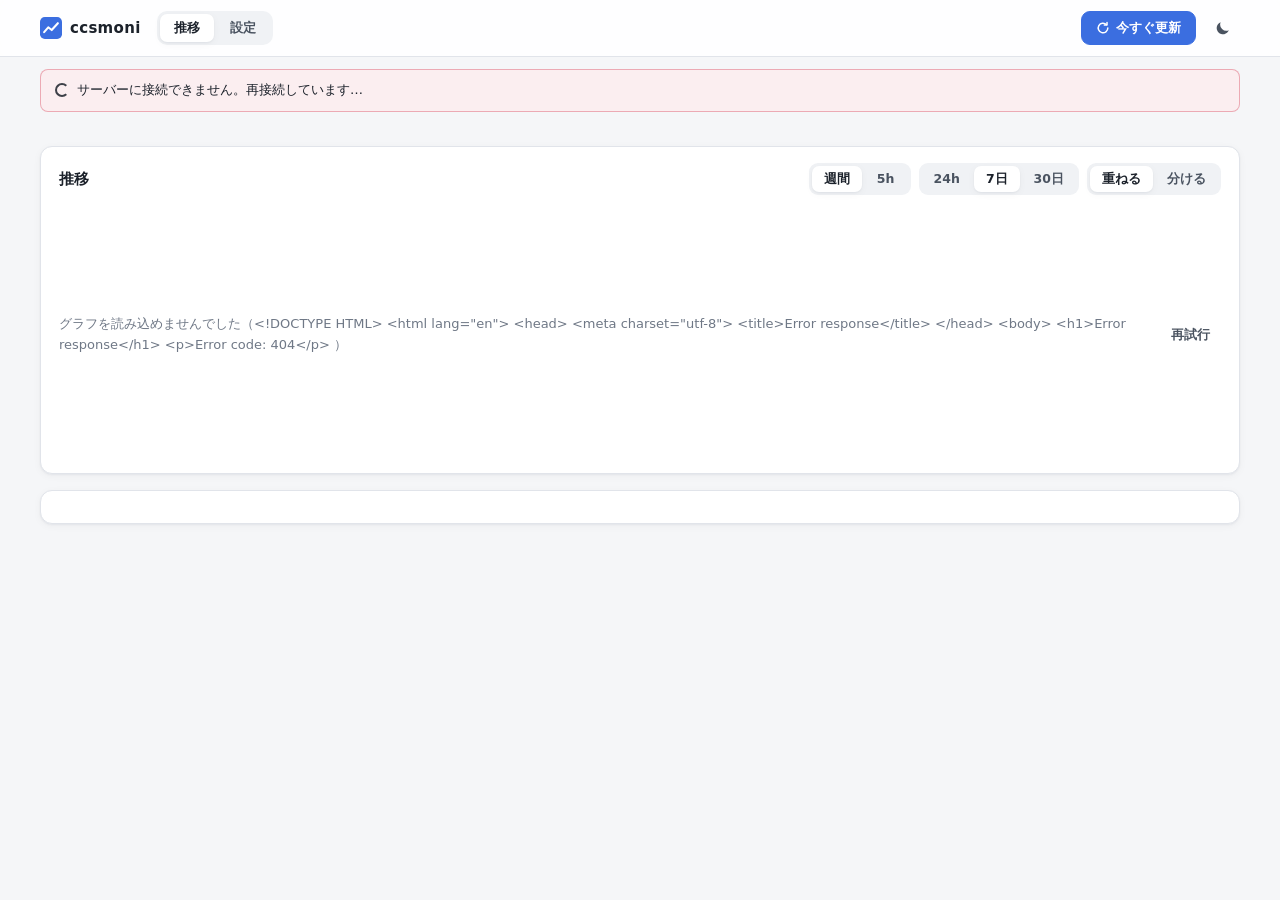
==== src/ccsmoni/static/index.html @ 60d79104 "feat: ダッシュボード UI（推移グラフ・現在値カード・週ピーク表・設定画面） Co-Authored-By: Claude Opus 5.5 <noreply@anthropic.com>" ====
<!doctype html>
<html lang="ja">
<head>
  <meta charset="utf-8">
  <meta name="viewport" content="width=device-width, initial-scale=1">
  <meta name="color-scheme" content="light dark">
  <title>ccsmoni</title>
  <link rel="icon" href="data:image/svg+xml,%3Csvg xmlns='http://www.w3.org/2000/svg' viewBox='0 0 32 32'%3E%3Crect width='32' height='32' rx='7' fill='%234f8cff'/%3E%3Cpath d='M6 22 L12 15 L17 19 L26 9' stroke='white' stroke-width='3' fill='none' stroke-linecap='round' stroke-linejoin='round'/%3E%3C/svg%3E">
  <link rel="stylesheet" href="vendor/uPlot.min.css">
  <link rel="stylesheet" href="style.css">
  <script>
    // 描画前にテーマを決める（ちらつき防止）。保存がなければ OS の設定に従う。
    try { const t = localStorage.getItem("ccsmoni.theme"); if (t) document.documentElement.dataset.theme = t; } catch (e) {}
  </script>
</head>
<body>
  <header class="app-header">
    <div class="header-inner">
      <a class="brand" href="#/" aria-label="ccsmoni トップ">
        <svg viewBox="0 0 32 32" width="22" height="22" aria-hidden="true"><rect width="32" height="32" rx="7" fill="var(--accent)"/><path d="M6 22 L12 15 L17 19 L26 9" stroke="#fff" stroke-width="3" fill="none" stroke-linecap="round" stroke-linejoin="round"/></svg>
        <span>ccsmoni</span>
      </a>
      <nav class="tabs" aria-label="画面">
        <a href="#/" data-route="dash">推移</a>
        <a href="#/settings" data-route="settings">設定</a>
      </nav>
      <div class="header-right">
        <div class="run-info" id="run-info" aria-live="polite"></div>
        <button class="btn btn-primary" id="refresh-btn" type="button">
          <span class="btn-icon" aria-hidden="true"></span><span class="btn-label">今すぐ更新</span>
        </button>
        <button class="icon-btn" id="theme-btn" type="button" aria-label="テーマの切り替え" title="テーマの切り替え"></button>
      </div>
    </div>
  </header>
  <div id="banner" class="banner-slot"></div>
  <main id="view"></main>
  <div id="toasts" class="toasts" aria-live="polite"></div>
  <script type="module" src="app.js"></script>
</body>
</html>
---- src/ccsmoni/static/vendor/uPlot.min.css ----
.uplot, .uplot *, .uplot *::before, .uplot *::after {box-sizing: border-box;}.uplot {font-family: system-ui, -apple-system, "Segoe UI", Roboto, "Helvetica Neue", Arial, "Noto Sans", sans-serif, "Apple Color Emoji", "Segoe UI Emoji", "Segoe UI Symbol", "Noto Color Emoji";line-height: 1.5;width: min-content;}.u-title {text-align: center;font-size: 18px;font-weight: bold;}.u-wrap {position: relative;user-select: none;}.u-over, .u-under {position: absolute;}.u-under {overflow: hidden;}.uplot canvas {display: block;position: relative;width: 100%;height: 100%;}.u-axis {position: absolute;}.u-legend {font-size: 14px;margin: auto;text-align: center;}.u-inline {display: block;}.u-inline * {display: inline-block;}.u-inline tr {margin-right: 16px;}.u-legend th {font-weight: 600;}.u-legend th > * {vertical-align: middle;display: inline-block;}.u-legend .u-marker {width: 1em;height: 1em;margin-right: 4px;background-clip: padding-box !important;}.u-inline.u-live th::after {content: ":";vertical-align: middle;}.u-inline:not(.u-live) .u-value {display: none;}.u-series > * {padding: 4px;}.u-series th {cursor: pointer;}.u-legend .u-off > * {opacity: 0.3;}.u-select {background: rgba(0,0,0,0.07);position: absolute;pointer-events: none;}.u-cursor-x, .u-cursor-y {position: absolute;left: 0;top: 0;pointer-events: none;will-change: transform;}.u-hz .u-cursor-x, .u-vt .u-cursor-y {height: 100%;border-right: 1px dashed #607D8B;}.u-hz .u-cursor-y, .u-vt .u-cursor-x {width: 100%;border-bottom: 1px dashed #607D8B;}.u-cursor-pt {position: absolute;top: 0;left: 0;border-radius: 50%;border: 0 solid;pointer-events: none;will-change: transform;/*this has to be !important since we set inline "background" shorthand */background-clip: padding-box !important;}.u-axis.u-off, .u-select.u-off, .u-cursor-x.u-off, .u-cursor-y.u-off, .u-cursor-pt.u-off {display: none;}
---- src/ccsmoni/static/style.css ----
/* ccsmoni のスタイル。
   方針: 色・余白・角丸はすべて :root のトークン（CSS 変数）にする。ダークは同じ名前で値だけ差し替える。
   OS の設定に従い（prefers-color-scheme）、ヘッダーの切り替えで html[data-theme] が付いたらそちらを優先する。 */

:root {
  --font-ui: "Yu Gothic UI", "Meiryo UI", Meiryo, system-ui, -apple-system, "Segoe UI", sans-serif;
  --font-mono: "Cascadia Mono", Consolas, "BIZ UDGothic", ui-monospace, monospace;

  --bg: #f5f6f8;
  --surface: #ffffff;
  --surface-2: #f0f2f5;
  --surface-3: #e6e9ee;
  --border: #e1e4ea;
  --border-strong: #cfd4dc;
  --text: #1c222b;
  --text-2: #4a5360;
  --text-3: #6f7886;
  --accent: #3b6ee0;
  --accent-text: #ffffff;
  --accent-soft: #e8efff;

  --ok: #2f9a6a;
  --warn: #d48a12;
  --danger: #d4445a;
  --info: #3b6ee0;
  --bar-ok: #4aa883;
  --bar-warn: #e6a23c;
  --bar-danger: #e0566b;
  --heat: #3b6ee0;

  --grid: rgba(20, 30, 50, 0.07);
  --hatch: rgba(20, 30, 50, 0.10);
  --shadow: 0 1px 2px rgba(20, 30, 50, 0.05), 0 2px 8px rgba(20, 30, 50, 0.04);
  --shadow-pop: 0 6px 24px rgba(20, 30, 50, 0.16);
  --radius: 12px;
  --radius-sm: 8px;
  color-scheme: light;
}

@media (prefers-color-scheme: dark) {
  :root:not([data-theme="light"]) {
    --bg: #0f1217; --surface: #171b22; --surface-2: #1f242c; --surface-3: #2a303a;
    --border: #2a3039; --border-strong: #3a424e;
    --text: #e6eaf0; --text-2: #b4bdc9; --text-3: #8b96a4;
    --accent: #6d94ff; --accent-text: #0b1020; --accent-soft: #1f2a44;
    --ok: #46c48d; --warn: #f0b552; --danger: #ff6f81; --info: #7aa0ff;
    --bar-ok: #3fae80; --bar-warn: #e3a440; --bar-danger: #f0606f; --heat: #5f8aff;
    --grid: rgba(255, 255, 255, 0.07); --hatch: rgba(255, 255, 255, 0.09);
    --shadow: 0 1px 2px rgba(0, 0, 0, 0.3); --shadow-pop: 0 8px 28px rgba(0, 0, 0, 0.5);
    color-scheme: dark;
  }
}
:root[data-theme="dark"] {
  --bg: #0f1217; --surface: #171b22; --surface-2: #1f242c; --surface-3: #2a303a;
  --border: #2a3039; --border-strong: #3a424e;
  --text: #e6eaf0; --text-2: #b4bdc9; --text-3: #8b96a4;
  --accent: #6d94ff; --accent-text: #0b1020; --accent-soft: #1f2a44;
  --ok: #46c48d; --warn: #f0b552; --danger: #ff6f81; --info: #7aa0ff;
  --bar-ok: #3fae80; --bar-warn: #e3a440; --bar-danger: #f0606f; --heat: #5f8aff;
  --grid: rgba(255, 255, 255, 0.07); --hatch: rgba(255, 255, 255, 0.09);
  --shadow: 0 1px 2px rgba(0, 0, 0, 0.3); --shadow-pop: 0 8px 28px rgba(0, 0, 0, 0.5);
  color-scheme: dark;
}

/* ---- 基本 ---------------------------------------------------------------- */
*, *::before, *::after { box-sizing: border-box; }
html { -webkit-text-size-adjust: 100%; }
body {
  margin: 0; background: var(--bg); color: var(--text);
  font: 14px/1.6 var(--font-ui); font-feature-settings: "palt" 0;
  overflow-x: hidden;
}
a { color: var(--accent); text-decoration: none; }
a:hover { text-decoration: underline; }
h2 { font-size: 15px; margin: 0; font-weight: 700; letter-spacing: .02em; }
code, .mono { font-family: var(--font-mono); font-size: 12.5px; }
.num { font-variant-numeric: tabular-nums; }
.muted { color: var(--text-3); }
.grow { flex: 1 1 auto; }
[hidden] { display: none !important; }
:focus-visible { outline: 2px solid var(--accent); outline-offset: 2px; }
button { font: inherit; color: inherit; }

/* ---- ヘッダー ------------------------------------------------------------ */
.app-header {
  position: sticky; top: 0; z-index: 20;
  background: color-mix(in srgb, var(--surface) 88%, transparent);
  backdrop-filter: saturate(1.4) blur(10px);
  border-bottom: 1px solid var(--border);
}
.header-inner {
  max-width: 1240px; margin: 0 auto; padding: 8px 20px;
  display: flex; align-items: center; gap: 16px; min-height: 56px;
}
.brand { display: flex; align-items: center; gap: 8px; color: var(--text); font-weight: 700; font-size: 15px; letter-spacing: .02em; }
.brand:hover { text-decoration: none; }
.tabs { display: flex; gap: 2px; background: var(--surface-2); padding: 3px; border-radius: 10px; }
.tabs a {
  padding: 4px 14px; border-radius: 7px; color: var(--text-2); font-weight: 600; font-size: 13px;
}
.tabs a:hover { text-decoration: none; color: var(--text); }
.tabs a[aria-current="page"] { background: var(--surface); color: var(--text); box-shadow: var(--shadow); }
.header-right { margin-left: auto; display: flex; align-items: center; gap: 10px; min-width: 0; }
.run-info { display: flex; gap: 14px; color: var(--text-3); font-size: 12.5px; white-space: nowrap; border-radius: 6px; padding: 2px 6px; }
.run-info b { color: var(--text); font-weight: 600; }
.run-info .is-busy { color: var(--accent); }
.run-info.flash { animation: flash 1.2s ease-out; }
@keyframes flash { 0% { background: var(--accent-soft); } 100% { background: transparent; } }

/* ---- ボタン ------------------------------------------------------------- */
.btn {
  display: inline-flex; align-items: center; justify-content: center; gap: 6px;
  height: 34px; padding: 0 14px; border-radius: 9px; cursor: pointer;
  border: 1px solid var(--border-strong); background: var(--surface); color: var(--text);
  font-weight: 600; font-size: 13px; white-space: nowrap; transition: background .15s, border-color .15s, opacity .15s;
}
.btn:hover:not(:disabled) { background: var(--surface-2); text-decoration: none; }
.btn:disabled { opacity: .5; cursor: default; }
.btn-primary { background: var(--accent); border-color: var(--accent); color: var(--accent-text); }
.btn-primary:hover:not(:disabled) { background: color-mix(in srgb, var(--accent) 88%, var(--text)); }
.btn-primary.is-busy:disabled { opacity: .85; }
.btn-ghost { background: transparent; border-color: transparent; color: var(--text-2); }
.btn-ghost:hover:not(:disabled) { background: var(--surface-2); }
.btn-danger { background: var(--danger); border-color: var(--danger); color: #fff; }
.btn-danger-text { color: var(--danger); }
.btn-sm { height: 28px; padding: 0 10px; font-size: 12.5px; border-radius: 7px; }
.btn-xs { height: 22px; padding: 0 8px; font-size: 11.5px; border-radius: 6px; }
.btn-icon { display: inline-flex; width: 14px; height: 14px; align-items: center; justify-content: center; }
.icon-btn {
  display: inline-flex; align-items: center; justify-content: center;
  width: 34px; height: 34px; border-radius: 9px; border: 1px solid transparent;
  background: transparent; color: var(--text-2); cursor: pointer;
}
.icon-btn:hover:not(:disabled) { background: var(--surface-2); color: var(--text); }
.icon-btn:disabled { opacity: .3; cursor: default; }
.icon-btn.sm { width: 26px; height: 26px; border-radius: 7px; font-size: 13px; }

.spinner {
  display: inline-block; width: 14px; height: 14px; flex: none;
  border: 2px solid currentColor; border-right-color: transparent; border-radius: 50%;
  animation: spin .7s linear infinite; vertical-align: -2px; opacity: .85;
}
@keyframes spin { to { transform: rotate(360deg); } }

/* ---- 帯・お知らせ・トースト ------------------------------------------------- */
.banner-slot { max-width: 1240px; margin: 0 auto; padding: 0 20px; }
.banner {
  margin-top: 12px; padding: 10px 14px; border-radius: var(--radius-sm); font-size: 13px;
  display: flex; align-items: center; gap: 8px; flex-wrap: wrap;
  border: 1px solid; background: var(--surface);
}
.banner.tone-danger { border-color: color-mix(in srgb, var(--danger) 40%, transparent); background: color-mix(in srgb, var(--danger) 9%, var(--surface)); }
.banner.tone-warn { border-color: color-mix(in srgb, var(--warn) 45%, transparent); background: color-mix(in srgb, var(--warn) 10%, var(--surface)); }
.banner.tone-info { border-color: color-mix(in srgb, var(--info) 35%, transparent); background: color-mix(in srgb, var(--info) 8%, var(--surface)); }
.banner-detail { color: var(--text-3); font-family: var(--font-mono); font-size: 12px; }

.notice {
  display: flex; align-items: center; gap: 10px; flex-wrap: wrap;
  padding: 8px 8px 8px 14px; margin-bottom: 14px; border-radius: var(--radius-sm);
  background: var(--accent-soft); color: var(--text); font-size: 13px;
}
.notice-dot { width: 8px; height: 8px; border-radius: 50%; background: var(--accent); flex: none; }
.notice .btn { margin-left: auto; color: var(--accent); }

.toasts { position: fixed; z-index: 50; left: 50%; top: 66px; transform: translateX(-50%); display: grid; gap: 8px; justify-items: center; pointer-events: none; width: max-content; max-width: calc(100vw - 32px); }
.toast {
  pointer-events: auto; padding: 8px 16px; border-radius: 999px; font-size: 13px; font-weight: 600;
  background: var(--text); color: var(--bg); box-shadow: var(--shadow-pop);
  opacity: 0; transform: translateY(-6px); transition: opacity .2s, transform .2s; cursor: pointer;
}
.toast.is-in { opacity: 1; transform: none; }
.toast.tone-ok::before { content: "✓ "; color: var(--ok); }
.toast.tone-danger { background: var(--danger); color: #fff; }
.toast.tone-warn::before { content: "! "; color: var(--warn); }

/* ---- レイアウト ------------------------------------------------------------ */
main { max-width: 1240px; margin: 0 auto; padding: 18px 20px 48px; }
.panel {
  background: var(--surface); border: 1px solid var(--border); border-radius: var(--radius);
  padding: 16px 18px; margin-top: 16px; box-shadow: var(--shadow); min-width: 0;
}
.panel-head { display: flex; align-items: center; gap: 12px; flex-wrap: wrap; margin-bottom: 12px; }
.panel-sub { color: var(--text-3); font-size: 12px; }
.panel-ctrl { margin-left: auto; display: flex; gap: 8px; flex-wrap: wrap; }

/* ---- セグメントボタン -------------------------------------------------------- */
.seg { display: inline-flex; background: var(--surface-2); border-radius: 9px; padding: 3px; gap: 2px; }
.seg button {
  border: 0; background: transparent; color: var(--text-2); cursor: pointer;
  padding: 3px 12px; border-radius: 7px; font-size: 12.5px; font-weight: 600; min-width: 44px;
}
.seg button:hover { color: var(--text); }
.seg button[aria-pressed="true"] { background: var(--surface); color: var(--text); box-shadow: var(--shadow); }

/* ---- チップ・バッジ ---------------------------------------------------------- */
.chip {
  display: inline-flex; align-items: center; height: 20px; padding: 0 8px; border-radius: 999px;
  font-size: 11.5px; font-weight: 700; white-space: nowrap; letter-spacing: .02em;
  background: var(--surface-2); color: var(--text-2);
}
.chip.tone-ok { background: color-mix(in srgb, var(--ok) 14%, transparent); color: var(--ok); }
.chip.tone-warn { background: color-mix(in srgb, var(--warn) 16%, transparent); color: color-mix(in srgb, var(--warn) 80%, var(--text)); }
.chip.tone-danger { background: color-mix(in srgb, var(--danger) 14%, transparent); color: var(--danger); }
.chip.tone-info { background: var(--accent-soft); color: var(--accent); }
.badge {
  font-size: 10px; font-weight: 700; letter-spacing: .06em; padding: 1px 6px; border-radius: 5px;
  border: 1px solid var(--border-strong); color: var(--text-3);
}
.sw { display: inline-block; width: 10px; height: 10px; border-radius: 3px; flex: none; }
.sw.is-auto { border: 1.5px dashed var(--border-strong); }

/* ---- バー ---------------------------------------------------------------- */
.bar { position: relative; height: 8px; border-radius: 4px; background: var(--surface-3); min-width: 40px; }
.bar-fill { position: absolute; inset: 0 auto 0 0; border-radius: 4px; background: var(--bar-ok); transition: width .4s ease; }
.bar.lv-warn .bar-fill { background: var(--bar-warn); }
.bar.lv-danger .bar-fill { background: var(--bar-danger); }
.bar.is-faded { opacity: .45; }
.bar-tick {
  position: absolute; top: -3px; bottom: -3px; width: 2px; margin-left: -1px; border-radius: 1px;
  background: var(--text-2); box-shadow: 0 0 0 1.5px var(--surface);
}
.lv-text-warn { color: color-mix(in srgb, var(--warn) 85%, var(--text)); }
.lv-text-danger { color: var(--danger); }
.tone-text-ok { color: var(--ok); }
.tone-text-warn { color: color-mix(in srgb, var(--warn) 85%, var(--text)); }

/* ---- カード ---------------------------------------------------------------- */
.cards { display: grid; grid-template-columns: repeat(auto-fill, minmax(272px, 1fr)); gap: 12px; align-items: start; }
.card {
  position: relative; background: var(--surface); border: 1px solid var(--border); border-radius: var(--radius);
  padding: 12px 14px 12px; box-shadow: var(--shadow); cursor: pointer; min-width: 0;
  transition: opacity .2s, border-color .2s, box-shadow .2s, transform .1s;
}
.card::before {
  content: ""; position: absolute; left: 0; top: 12px; bottom: 12px; width: 3px; border-radius: 0 3px 3px 0;
  background: var(--acct); opacity: .9;
}
.card:hover { border-color: var(--border-strong); }
.card:active { transform: scale(.995); }
.card.is-focus { border-color: var(--acct); box-shadow: 0 0 0 1px var(--acct), var(--shadow); }
.card.is-dim { opacity: .55; }
.card.is-dim:hover { opacity: .85; }
.card.is-disabled { opacity: .5; }
.card.is-bad { background: color-mix(in srgb, var(--surface-2) 40%, var(--surface)); }
.card-head { display: flex; align-items: center; gap: 7px; margin-bottom: 8px; min-width: 0; }
.card-name { font-weight: 700; font-size: 14.5px; white-space: nowrap; overflow: hidden; text-overflow: ellipsis; }
.card-busy { color: var(--accent); display: inline-flex; }
.card-body { display: grid; gap: 6px; }
.card-sub { margin: 0; font-size: 11.5px; color: var(--text-3); }
.card-msg { margin: 0; font-size: 12px; color: var(--text-3); }
.meter { display: grid; grid-template-columns: 2.6em minmax(40px, 1fr) 3.1em minmax(6.6em, auto); align-items: center; gap: 8px; font-size: 12.5px; }
.meter-name { color: var(--text-3); font-size: 12px; }
.meter-pct { text-align: right; font-weight: 700; font-size: 13.5px; }
.meter-reset { text-align: right; color: var(--text-3); font-size: 11.5px; white-space: nowrap; }
.meter-reset.is-past { color: var(--accent); }
.meter-empty { color: var(--text-3); font-size: 11.5px; grid-column: span 1; }
.meter.is-faded .meter-pct { color: var(--text-3); font-weight: 600; }
.hint {
  margin: 10px 0 0; padding-top: 8px; border-top: 1px dashed var(--border);
  font-size: 12px; color: var(--text-2); display: flex; gap: 6px; align-items: baseline;
}
.hint-ic { font-size: 9px; flex: none; }
.hint-use_it_or_lose_it .hint-ic { color: var(--ok); }
.hint-will_hit_limit .hint-ic { color: var(--warn); }
.disabled-toggle {
  border: 1px dashed var(--border-strong); background: transparent; color: var(--text-3); cursor: pointer;
  border-radius: var(--radius); min-height: 44px; font-size: 12.5px;
}
.disabled-toggle:hover { color: var(--text); background: var(--surface); }
.empty-card { padding: 16px; border: 1px dashed var(--border-strong); border-radius: var(--radius); color: var(--text-2); }

/* ログイン */
.login { margin-top: 10px; padding: 10px; border-radius: var(--radius-sm); background: var(--surface-2); display: grid; gap: 8px; cursor: default; font-size: 12.5px; }
.login-state { display: flex; align-items: center; gap: 10px; line-height: 1.45; }
.login-state > span { min-width: 0; }
.login-state .spinner { color: var(--accent); }
.tone-box-warn { color: var(--text); }
.tone-box-warn b { color: color-mix(in srgb, var(--warn) 80%, var(--text)); }
.tone-box-danger { color: var(--danger); }
.login-manual > span:first-child { flex-basis: 100%; }
.login-manual { display: flex; align-items: center; gap: 6px; flex-wrap: wrap; color: var(--text-3); font-size: 11.5px; }
.cmd { display: inline-flex; align-items: center; gap: 2px; background: var(--surface); border: 1px solid var(--border); border-radius: 6px; padding: 0 0 0 7px; max-width: 100%; }
.cmd code { font-size: 12px; color: var(--text); overflow: hidden; text-overflow: ellipsis; white-space: nowrap; }
code.inline { background: var(--surface); border: 1px solid var(--border); border-radius: 5px; padding: 0 5px; color: var(--text); }

/* ---- グラフ --------------------------------------------------------------- */
.chart-panel { padding-bottom: 12px; }
.legend { display: flex; flex-wrap: wrap; gap: 6px; align-items: center; margin-bottom: 8px; }
.legend-item {
  display: inline-flex; align-items: center; gap: 7px; height: 28px; padding: 0 11px; border-radius: 999px;
  border: 1px solid var(--border); background: var(--surface); cursor: pointer; font-size: 12.5px; font-weight: 600;
  user-select: none; -webkit-user-select: none; -webkit-touch-callout: none; transition: opacity .15s, background .15s;
}
.legend-item .sw { width: 12px; height: 3px; border-radius: 2px; }
.legend-item:hover { background: var(--surface-2); }
.legend-item.is-off { opacity: .45; }
.legend-item.is-off span:last-child { text-decoration: line-through; text-decoration-thickness: 1px; }
.legend-item.is-focus { border-color: var(--text-2); }
.legend-reset { border: 0; background: none; color: var(--accent); cursor: pointer; font-size: 12.5px; font-weight: 600; padding: 0 6px; }
.legend-help { color: var(--text-3); font-size: 11.5px; margin-left: 6px; }
.chart-host { position: relative; min-height: 240px; transition: opacity .2s; }
.chart-host.is-loading { opacity: .5; }
.chart-empty { display: flex; align-items: center; justify-content: center; gap: 8px; min-height: 240px; color: var(--text-3); font-size: 13px; }
.chart-empty.on-top { position: absolute; inset: 0; min-height: 0; pointer-events: none; }
.chart-allhidden { display: none; position: absolute; inset: 0; align-items: center; justify-content: center; gap: 8px; color: var(--text-3); font-size: 13px; }
.chart-host.all-hidden .chart-allhidden { display: flex; }
.chart-tip {
  position: absolute; z-index: 5; pointer-events: none; min-width: 150px;
  background: var(--surface); border: 1px solid var(--border-strong); border-radius: var(--radius-sm);
  box-shadow: var(--shadow-pop); padding: 7px 10px; font-size: 12px;
}
.tip-time { color: var(--text-3); font-size: 11.5px; margin-bottom: 3px; font-variant-numeric: tabular-nums; }
.tip-row { display: flex; align-items: center; gap: 7px; line-height: 1.7; }
.tip-row .sw { width: 9px; height: 9px; border-radius: 50%; }
.tip-row.is-focus { font-weight: 700; }
.tip-label { flex: 1; white-space: nowrap; }
.tip-val { font-weight: 700; margin-left: 12px; }
.chart-note { display: flex; gap: 16px; flex-wrap: wrap; color: var(--text-3); font-size: 11.5px; margin-top: 6px; padding-left: 40px; }
.note-item { display: inline-flex; align-items: center; gap: 6px; }
.note-item i { display: inline-block; flex: none; }
.mk-reset { width: 0; height: 12px; border-left: 1.5px dashed var(--text-3); }
.mk-gap { width: 16px; height: 11px; border-radius: 2px; background: repeating-linear-gradient(135deg, var(--hatch) 0 1px, transparent 1px 4px); border: 1px solid var(--border); }
.mk-err { width: 0; height: 0; border-left: 4px solid transparent; border-right: 4px solid transparent; border-bottom: 6px solid var(--text-3); }
.mk-line { width: 16px; height: 2px; border-radius: 1px; background: var(--text-3); }
.mk-area { width: 16px; height: 10px; border-radius: 2px; background: color-mix(in srgb, var(--text-3) 22%, transparent); }
.uplot { font-family: var(--font-ui); }
.u-over { cursor: crosshair; }

/* 分割表示 */
.multi { display: grid; gap: 4px; }
.multi-row { transition: opacity .2s; }
.multi-row.is-dim { opacity: .4; }
.multi-head { display: flex; align-items: center; gap: 8px; font-size: 12.5px; padding-left: 40px; }
.multi-head .sw { width: 12px; height: 3px; }
.multi-read { margin-left: auto; color: var(--text-3); font-size: 12px; }

/* ---- 週ごとのピーク ------------------------------------------------------------ */
.peak-wrap { overflow: hidden; }
.peak { width: 100%; border-collapse: separate; border-spacing: 4px; table-layout: fixed; margin: -4px; width: calc(100% + 8px); }
.peak th { font-size: 11.5px; font-weight: 600; color: var(--text-3); text-align: center; padding: 0 0 2px; }
.peak th.peak-name { text-align: left; width: 120px; font-size: 13px; color: var(--text); font-weight: 600; }
.peak thead th.peak-name { font-size: 11.5px; color: var(--text-3); }
.peak-name-in { display: flex; align-items: center; gap: 8px; min-width: 0; }
.peak-name-in span:last-child { white-space: nowrap; overflow: hidden; text-overflow: ellipsis; }
.peak-cell {
  display: flex; align-items: center; justify-content: center; height: 34px; border-radius: 7px;
  font-size: 12.5px; font-weight: 600; font-variant-numeric: tabular-nums;
  background: color-mix(in srgb, var(--heat) var(--p), var(--surface-2)); color: var(--text);
  position: relative;
}
.peak-cell.is-hot { color: #fff; }
.peak-cell.is-none { background: transparent; color: var(--text-3); border: 1px dashed var(--border); }
.peak-cell.is-live { outline: 1.5px dashed var(--text-3); outline-offset: 1.5px; }
.peak-cell.lv-danger::after { content: ""; position: absolute; right: 5px; top: 5px; width: 6px; height: 6px; border-radius: 50%; background: var(--bar-danger); box-shadow: 0 0 0 1.5px var(--surface); }

/* ---- 設定画面 ---------------------------------------------------------------- */
.settings { padding-bottom: 64px; }
.settings > .panel:first-of-type { margin-top: 0; }
.acct-list { list-style: none; margin: 0; padding: 0; display: grid; gap: 6px; }
.acct-row { border: 1px solid var(--border); border-radius: 10px; background: var(--surface); transition: border-color .15s, opacity .15s; position: relative; }
.acct-row.is-open { border-color: var(--border-strong); box-shadow: var(--shadow); }
.acct-row.is-disabled .acct-title { opacity: .5; }
.acct-row.is-dragging { opacity: .4; }
.acct-row.drop-before::before, .acct-row.drop-after::after {
  content: ""; position: absolute; left: 6px; right: 6px; height: 2px; background: var(--accent); border-radius: 1px;
}
.acct-row.drop-before::before { top: -5px; }
.acct-row.drop-after::after { bottom: -5px; }
.acct-head { display: flex; align-items: center; gap: 10px; padding: 8px 10px 8px 6px; cursor: pointer; min-height: 48px; border-radius: 10px; }
.acct-head:hover { background: var(--surface-2); }
.acct-row.is-open .acct-head { border-radius: 10px 10px 0 0; }
.drag-handle { cursor: grab; color: var(--text-3); padding: 4px 4px; letter-spacing: -3px; font-size: 13px; user-select: none; }
.acct-title { display: flex; align-items: baseline; gap: 10px; min-width: 0; }
.acct-name { font-weight: 700; white-space: nowrap; overflow: hidden; text-overflow: ellipsis; }
.acct-id { color: var(--text-3); white-space: nowrap; }
.order-btns { display: inline-flex; gap: 2px; }
.chev { color: var(--text-3); width: 14px; text-align: center; }
.switch {
  position: relative; width: 38px; height: 22px; border-radius: 999px; border: 0; cursor: pointer; flex: none;
  background: var(--surface-3); transition: background .2s;
}
.switch .knob { position: absolute; top: 3px; left: 3px; width: 16px; height: 16px; border-radius: 50%; background: #fff; box-shadow: 0 1px 2px rgba(0,0,0,.25); transition: transform .2s; }
.switch[aria-checked="true"] { background: var(--ok); }
.switch[aria-checked="true"] .knob { transform: translateX(16px); }
.acct-editor { padding: 14px 16px 14px; border-top: 1px solid var(--border); cursor: default; }
.form-grid { display: grid; grid-template-columns: repeat(2, minmax(0, 1fr)); gap: 14px 18px; }
.field { display: grid; gap: 4px; align-content: start; min-width: 0; }
.field.is-wide { grid-column: 1 / -1; }
.field-label { font-size: 12px; font-weight: 700; color: var(--text-2); }
.field-help { font-size: 11.5px; color: var(--text-3); }
.field-error { font-size: 12px; color: var(--danger); font-weight: 600; }
.field-error::before { content: "⚠ "; }
.field.has-error input { border-color: var(--danger); box-shadow: 0 0 0 1px var(--danger); }
input[type="text"], input[type="number"], textarea {
  width: 100%; height: 34px; padding: 0 10px; border-radius: 8px; border: 1px solid var(--border-strong);
  background: var(--surface); color: var(--text); font: inherit; font-size: 13.5px; min-width: 0;
}
textarea { height: auto; padding: 6px 10px; resize: vertical; }
input.mono, textarea.mono { font-family: var(--font-mono); font-size: 12.5px; }
input::placeholder, textarea::placeholder { color: var(--text-3); opacity: .8; }
input:focus, textarea:focus { outline: none; border-color: var(--accent); box-shadow: 0 0 0 3px color-mix(in srgb, var(--accent) 22%, transparent); }
.with-unit { display: flex; align-items: center; gap: 6px; }
.with-unit input, .field > input[type="number"] { max-width: 110px; }
.unit { color: var(--text-3); font-size: 12.5px; }
code.readonly { display: flex; align-items: center; height: 34px; padding: 0 10px; border-radius: 8px; background: var(--surface-2); color: var(--text-2); }
.color-row { display: flex; align-items: center; gap: 8px; flex-wrap: wrap; }
.color-row input[type="text"] { max-width: 110px; }
.color-picker { width: 38px; height: 34px; padding: 2px; border: 1px solid var(--border-strong); border-radius: 8px; background: var(--surface); cursor: pointer; }
.palette { display: inline-flex; gap: 4px; flex-wrap: wrap; }
.pal { width: 18px; height: 18px; border-radius: 5px; border: 0; cursor: pointer; padding: 0; box-shadow: inset 0 0 0 1px rgba(0,0,0,.12); }
.pal:hover { transform: scale(1.12); }
.editor-actions { display: flex; align-items: center; gap: 10px; flex-wrap: wrap; margin-top: 16px; padding-top: 12px; border-top: 1px dashed var(--border); }
.test-result { display: inline-flex; align-items: center; gap: 8px; flex-wrap: wrap; font-size: 12.5px; }
.test-limit { display: inline-flex; align-items: center; gap: 6px; }
.test-limit .bar { width: 60px; }
.confirm-del { display: inline-flex; align-items: center; gap: 8px; flex-wrap: wrap; font-size: 12.5px; padding: 4px 4px 4px 10px; border-radius: 8px; background: color-mix(in srgb, var(--danger) 8%, var(--surface)); }
.cand-list { list-style: none; margin: 0; padding: 0; display: grid; gap: 6px; }
.cand { display: flex; align-items: center; gap: 12px; padding: 8px 10px; border-radius: 10px; border: 1px dashed var(--border-strong); }
.cand-text { display: flex; gap: 12px; align-items: baseline; flex-wrap: wrap; min-width: 0; flex: 1; }
.cand-text .muted { overflow-wrap: anywhere; }
.th-row { display: flex; gap: 18px; flex-wrap: wrap; }
.th-input { display: inline-flex; align-items: center; gap: 8px; font-size: 12.5px; }
.th-input input { width: 76px; }
.th-preview { display: flex; height: 18px; border-radius: 5px; overflow: hidden; margin-top: 6px; max-width: 520px; font-size: 10.5px; font-weight: 700; }
.th-zone { display: flex; align-items: center; justify-content: center; color: #fff; transition: width .2s; white-space: nowrap; overflow: hidden; }
.th-zone.lv-ok { background: var(--bar-ok); }
.th-zone.lv-warn { background: var(--bar-warn); }
.th-zone.lv-danger { background: var(--bar-danger); }
.advanced { margin-top: 18px; border-top: 1px solid var(--border); padding-top: 10px; }
.advanced summary { cursor: pointer; color: var(--text-2); font-weight: 600; font-size: 13px; padding: 4px 0; }
.advanced .form-grid { margin-top: 10px; }
.file-path { color: var(--text-3); font-size: 11.5px; margin: 14px 2px 0; overflow-wrap: anywhere; }
.save-bar {
  position: fixed; left: 0; right: 0; bottom: 0; z-index: 15;
  background: color-mix(in srgb, var(--surface) 94%, transparent); backdrop-filter: blur(8px);
  border-top: 1px solid var(--border); box-shadow: 0 -4px 16px rgba(0,0,0,.04);
}
.save-inner { max-width: 1240px; margin: 0 auto; padding: 10px 20px; display: flex; align-items: center; gap: 10px; }
.save-status { display: flex; align-items: center; gap: 8px; font-size: 13px; color: var(--text-2); min-width: 0; flex-wrap: wrap; }
.settings.is-dirty .save-status { color: var(--text); font-weight: 600; }
.save-errors { max-width: 1240px; margin: 0 auto; padding: 8px 20px 0; color: var(--danger); font-size: 12.5px; font-weight: 600; }
.dot { width: 8px; height: 8px; border-radius: 50%; flex: none; background: var(--text-3); }
.dot.tone-ok { background: var(--ok); }
.dot.tone-warn { background: var(--warn); }
.dot.tone-danger { background: var(--danger); }

/* ---- スマホ幅 ---------------------------------------------------------------- */
@media (max-width: 720px) {
  .header-inner { padding: 8px 16px; gap: 10px; flex-wrap: wrap; min-height: 0; }
  .brand span { display: none; }
  .header-right { gap: 6px; }
  .hide-sm { display: none !important; }
  .run-info { padding: 2px 4px; font-size: 12px; }
  #refresh-btn { padding: 0 10px; }
  main { padding: 14px 16px 40px; }
  .banner-slot { padding: 0 16px; }
  .panel { padding: 14px 14px; border-radius: 10px; }
  .panel-ctrl { margin-left: 0; width: 100%; }
  .cards { grid-template-columns: 1fr; gap: 10px; }
  .form-grid { grid-template-columns: 1fr; }
  .peak th.peak-name { width: 84px; }
  .peak .c5, .peak .c6, .peak .c7 { display: none; }
  .peak-cell { font-size: 11.5px; height: 30px; }
  .chart-note { padding-left: 0; gap: 10px; }
  .multi-head { padding-left: 0; flex-wrap: wrap; }
  .save-inner { padding: 10px 16px; }
  .acct-id { display: none; }
  .order-btns .icon-btn { width: 30px; height: 30px; }
}
@media (max-width: 420px) {
  #refresh-btn .btn-label { display: none; }
  .seg button { padding: 3px 9px; min-width: 38px; }
}
@media (min-width: 721px) {
  .order-btns { display: none; }
  .acct-row:hover .order-btns, .acct-row.is-open .order-btns { display: inline-flex; }
}
@media (prefers-reduced-motion: reduce) {
  * { transition: none !important; animation-duration: .01ms !important; }
}
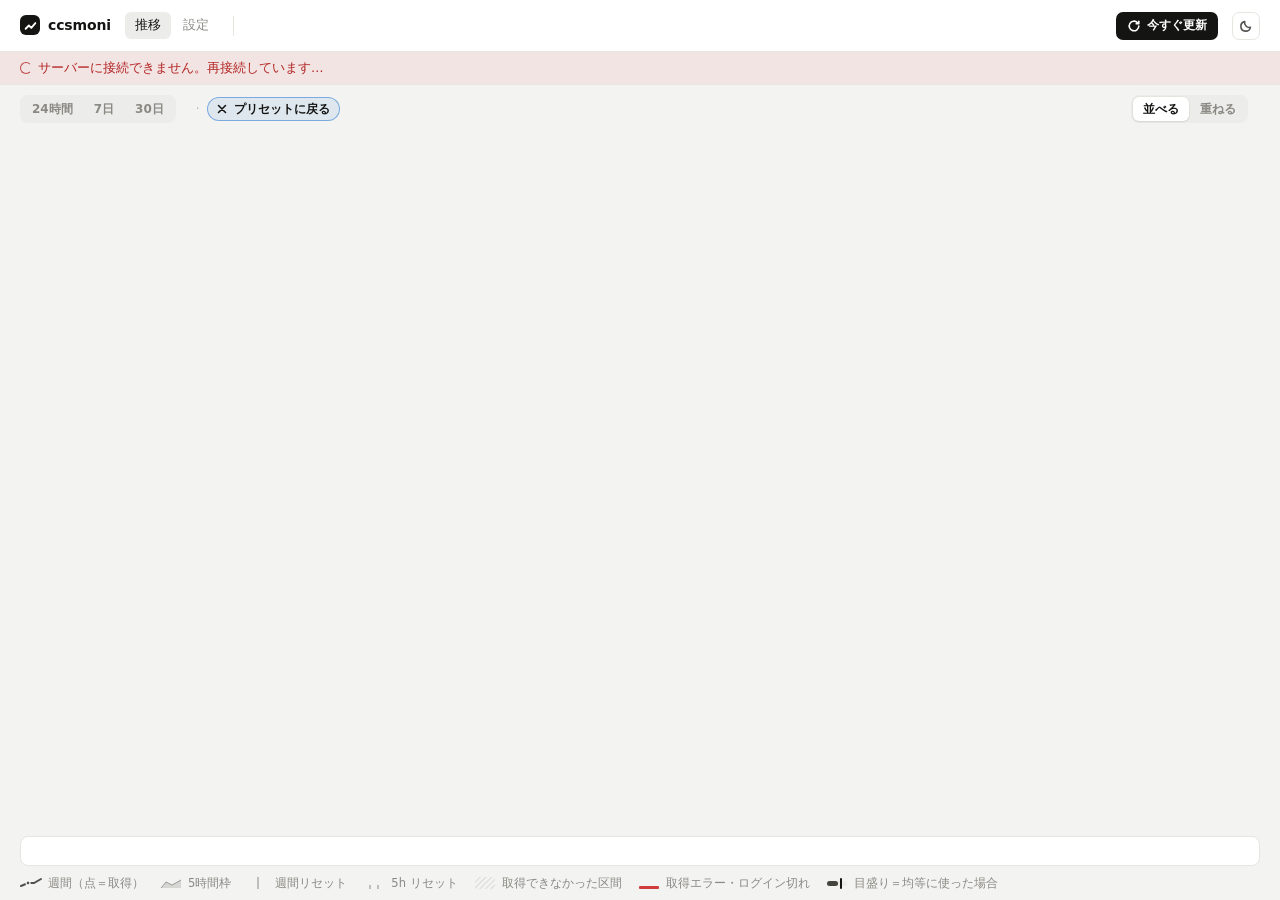
==== commit 03db2505: "feat: ダッシュボード UI v2（タイル基本・隙間のない配置とページ分割・重ねる表示と 5h レーン・時間軸のズームとパン・バッジ連動の強調） Co-Authored-By: Claude Op" ====
--- a/src/ccsmoni/static/index.html
+++ b/src/ccsmoni/static/index.html
@@ -5,8 +5,7 @@
   <meta name="viewport" content="width=device-width, initial-scale=1">
   <meta name="color-scheme" content="light dark">
   <title>ccsmoni</title>
-  <link rel="icon" href="data:image/svg+xml,%3Csvg xmlns='http://www.w3.org/2000/svg' viewBox='0 0 32 32'%3E%3Crect width='32' height='32' rx='7' fill='%234f8cff'/%3E%3Cpath d='M6 22 L12 15 L17 19 L26 9' stroke='white' stroke-width='3' fill='none' stroke-linecap='round' stroke-linejoin='round'/%3E%3C/svg%3E">
-  <link rel="stylesheet" href="vendor/uPlot.min.css">
+  <link rel="icon" href="data:image/svg+xml,%3Csvg xmlns='http://www.w3.org/2000/svg' viewBox='0 0 32 32'%3E%3Crect width='32' height='32' rx='8' fill='%23141413'/%3E%3Cpath d='M6 22 L12 15 L17 19 L26 9' stroke='white' stroke-width='3' fill='none' stroke-linecap='round' stroke-linejoin='round'/%3E%3C/svg%3E">
   <link rel="stylesheet" href="style.css">
   <script>
     // 描画前にテーマを決める（ちらつき防止）。保存がなければ OS の設定に従う。
@@ -14,27 +13,27 @@
   </script>
 </head>
 <body>
-  <header class="app-header">
-    <div class="header-inner">
+  <div class="app">
+    <header class="topbar">
       <a class="brand" href="#/" aria-label="ccsmoni トップ">
-        <svg viewBox="0 0 32 32" width="22" height="22" aria-hidden="true"><rect width="32" height="32" rx="7" fill="var(--accent)"/><path d="M6 22 L12 15 L17 19 L26 9" stroke="#fff" stroke-width="3" fill="none" stroke-linecap="round" stroke-linejoin="round"/></svg>
+        <span class="brand-mark"><svg viewBox="0 0 16 16" aria-hidden="true"><path d="M2 12l4-4 3 3 5-6"/></svg></span>
         <span>ccsmoni</span>
       </a>
-      <nav class="tabs" aria-label="画面">
+      <nav class="nav" aria-label="画面">
         <a href="#/" data-route="dash">推移</a>
         <a href="#/settings" data-route="settings">設定</a>
       </nav>
-      <div class="header-right">
-        <div class="run-info" id="run-info" aria-live="polite"></div>
-        <button class="btn btn-primary" id="refresh-btn" type="button">
-          <span class="btn-icon" aria-hidden="true"></span><span class="btn-label">今すぐ更新</span>
-        </button>
-        <button class="icon-btn" id="theme-btn" type="button" aria-label="テーマの切り替え" title="テーマの切り替え"></button>
-      </div>
-    </div>
-  </header>
-  <div id="banner" class="banner-slot"></div>
-  <main id="view"></main>
+      <span class="sep"></span>
+      <div class="badges" id="badges" role="group" aria-label="アカウントの状態"></div>
+      <span class="grow"></span>
+      <div class="fresh" id="fresh" aria-live="polite"></div>
+      <button class="btn" id="refresh-btn" type="button"></button>
+      <button class="icon-btn" id="theme-btn" type="button"></button>
+    </header>
+    <div id="banner" class="banner-slot"></div>
+    <main id="view"></main>
+  </div>
+  <div class="ttip" id="tip" role="status" aria-live="polite"></div>
   <div id="toasts" class="toasts" aria-live="polite"></div>
   <script type="module" src="app.js"></script>
 </body>
--- a/src/ccsmoni/static/style.css
+++ b/src/ccsmoni/static/style.css
@@ -1,480 +1,588 @@
-/* ccsmoni のスタイル。
-   方針: 色・余白・角丸はすべて :root のトークン（CSS 変数）にする。ダークは同じ名前で値だけ差し替える。
-   OS の設定に従い（prefers-color-scheme）、ヘッダーの切り替えで html[data-theme] が付いたらそちらを優先する。 */
+/* ccsmoni UI v2（タイル基本＋時間軸ナビゲーション）
+   方針: 落ち着いた中性グレーの面に、データだけが色を持つ。罫線はヘアライン、影はほぼ無し。
+   色はすべてトークン。ダークは同じ名前で値を差し替える（OS 設定 + data-theme の両方）。 */
 
 :root {
-  --font-ui: "Yu Gothic UI", "Meiryo UI", Meiryo, system-ui, -apple-system, "Segoe UI", sans-serif;
-  --font-mono: "Cascadia Mono", Consolas, "BIZ UDGothic", ui-monospace, monospace;
-
-  --bg: #f5f6f8;
+  --font: "Segoe UI Variable Text", "Segoe UI", "Yu Gothic UI", "Meiryo UI", system-ui, -apple-system, sans-serif;
+  --font-num: "Segoe UI Variable Display", "Segoe UI", system-ui, sans-serif;
+  --mono: "Cascadia Mono", Consolas, ui-monospace, monospace;
+
+  --page: #f3f3f1;
   --surface: #ffffff;
-  --surface-2: #f0f2f5;
-  --surface-3: #e6e9ee;
-  --border: #e1e4ea;
-  --border-strong: #cfd4dc;
-  --text: #1c222b;
-  --text-2: #4a5360;
-  --text-3: #6f7886;
-  --accent: #3b6ee0;
-  --accent-text: #ffffff;
-  --accent-soft: #e8efff;
-
-  --ok: #2f9a6a;
-  --warn: #d48a12;
-  --danger: #d4445a;
-  --info: #3b6ee0;
-  --bar-ok: #4aa883;
-  --bar-warn: #e6a23c;
-  --bar-danger: #e0566b;
-  --heat: #3b6ee0;
-
-  --grid: rgba(20, 30, 50, 0.07);
-  --hatch: rgba(20, 30, 50, 0.10);
-  --shadow: 0 1px 2px rgba(20, 30, 50, 0.05), 0 2px 8px rgba(20, 30, 50, 0.04);
-  --shadow-pop: 0 6px 24px rgba(20, 30, 50, 0.16);
-  --radius: 12px;
-  --radius-sm: 8px;
+  --surface-2: #f6f6f4;
+  --surface-3: #ececea;
+  --line: #e6e5e0;
+  --line-strong: #d6d5cf;
+  --grid: #efeee9;
+  --axis: #cfcec7;
+  --ink: #141413;
+  --ink-2: #52514e;
+  --ink-3: #8a8983;
+  --ink-4: #b4b3ad;
+  --meter: #45443f;
+  --track: #ecebe6;
+  --hatch: rgba(20, 20, 18, 0.09);
+  --focus: #2a78d6;
+  --sel: rgba(42, 120, 214, 0.10);
+  --sel-line: rgba(42, 120, 214, 0.55);
+
+  /* 状態（status）: 識別色とは別の段。必ずアイコン + 文言と組にする */
+  --st-good: #0ca30c;
+  --st-good-ink: #0b7a0b;
+  --st-warn: #e8a10c;
+  --st-serious: #ec835a;
+  --st-crit: #d03b3b;
+  --st-warn-ink: #8a5a00;
+  --st-crit-ink: #b42525;
+  --st-crit-soft: rgba(208, 59, 59, 0.08);
+  --st-warn-soft: rgba(232, 161, 12, 0.10);
+
+  --btn: #141413;
+  --btn-ink: #ffffff;
+  --shadow-pop: 0 10px 30px rgba(20, 20, 18, 0.14), 0 1px 3px rgba(20, 20, 18, 0.08);
+  --r: 10px;
   color-scheme: light;
 }
-
 @media (prefers-color-scheme: dark) {
   :root:not([data-theme="light"]) {
-    --bg: #0f1217; --surface: #171b22; --surface-2: #1f242c; --surface-3: #2a303a;
-    --border: #2a3039; --border-strong: #3a424e;
-    --text: #e6eaf0; --text-2: #b4bdc9; --text-3: #8b96a4;
-    --accent: #6d94ff; --accent-text: #0b1020; --accent-soft: #1f2a44;
-    --ok: #46c48d; --warn: #f0b552; --danger: #ff6f81; --info: #7aa0ff;
-    --bar-ok: #3fae80; --bar-warn: #e3a440; --bar-danger: #f0606f; --heat: #5f8aff;
-    --grid: rgba(255, 255, 255, 0.07); --hatch: rgba(255, 255, 255, 0.09);
-    --shadow: 0 1px 2px rgba(0, 0, 0, 0.3); --shadow-pop: 0 8px 28px rgba(0, 0, 0, 0.5);
+    --page: #0f0f0e; --surface: #1b1b1a; --surface-2: #222220; --surface-3: #2b2b29;
+    --line: #2a2a28; --line-strong: #383835; --grid: #252523; --axis: #3d3d3a;
+    --ink: #f0efec; --ink-2: #c3c2b7; --ink-3: #8f8e88; --ink-4: #5c5b57;
+    --meter: #d6d5cd; --track: #2c2c2a; --hatch: rgba(255, 255, 255, 0.07); --focus: #3987e5;
+    --sel: rgba(57, 135, 229, 0.16); --sel-line: rgba(57, 135, 229, 0.7);
+    --st-good: #2fbf2f; --st-good-ink: #5fd35f;
+    --st-warn: #fab219; --st-warn-ink: #fab219; --st-crit: #e05555; --st-crit-ink: #ff8a8a;
+    --st-crit-soft: rgba(224, 85, 85, 0.07); --st-warn-soft: rgba(250, 178, 25, 0.10);
+    --btn: #f0efec; --btn-ink: #141413;
+    --shadow-pop: 0 12px 36px rgba(0, 0, 0, 0.55), 0 1px 3px rgba(0, 0, 0, 0.4);
     color-scheme: dark;
   }
 }
 :root[data-theme="dark"] {
-  --bg: #0f1217; --surface: #171b22; --surface-2: #1f242c; --surface-3: #2a303a;
-  --border: #2a3039; --border-strong: #3a424e;
-  --text: #e6eaf0; --text-2: #b4bdc9; --text-3: #8b96a4;
-  --accent: #6d94ff; --accent-text: #0b1020; --accent-soft: #1f2a44;
-  --ok: #46c48d; --warn: #f0b552; --danger: #ff6f81; --info: #7aa0ff;
-  --bar-ok: #3fae80; --bar-warn: #e3a440; --bar-danger: #f0606f; --heat: #5f8aff;
-  --grid: rgba(255, 255, 255, 0.07); --hatch: rgba(255, 255, 255, 0.09);
-  --shadow: 0 1px 2px rgba(0, 0, 0, 0.3); --shadow-pop: 0 8px 28px rgba(0, 0, 0, 0.5);
+  --page: #0f0f0e; --surface: #1b1b1a; --surface-2: #222220; --surface-3: #2b2b29;
+  --line: #2a2a28; --line-strong: #383835; --grid: #252523; --axis: #3d3d3a;
+  --ink: #f0efec; --ink-2: #c3c2b7; --ink-3: #8f8e88; --ink-4: #5c5b57;
+  --meter: #d6d5cd; --track: #2c2c2a; --hatch: rgba(255, 255, 255, 0.07); --focus: #3987e5;
+  --sel: rgba(57, 135, 229, 0.16); --sel-line: rgba(57, 135, 229, 0.7);
+  --st-good: #2fbf2f; --st-good-ink: #5fd35f;
+  --st-warn: #fab219; --st-warn-ink: #fab219; --st-crit: #e05555; --st-crit-ink: #ff8a8a;
+  --st-crit-soft: rgba(224, 85, 85, 0.07); --st-warn-soft: rgba(250, 178, 25, 0.10);
+  --btn: #f0efec; --btn-ink: #141413;
+  --shadow-pop: 0 12px 36px rgba(0, 0, 0, 0.55), 0 1px 3px rgba(0, 0, 0, 0.4);
   color-scheme: dark;
 }
 
-/* ---- 基本 ---------------------------------------------------------------- */
 *, *::before, *::after { box-sizing: border-box; }
-html { -webkit-text-size-adjust: 100%; }
+html, body { height: 100%; }
 body {
-  margin: 0; background: var(--bg); color: var(--text);
-  font: 14px/1.6 var(--font-ui); font-feature-settings: "palt" 0;
-  overflow-x: hidden;
-}
-a { color: var(--accent); text-decoration: none; }
-a:hover { text-decoration: underline; }
-h2 { font-size: 15px; margin: 0; font-weight: 700; letter-spacing: .02em; }
-code, .mono { font-family: var(--font-mono); font-size: 12.5px; }
+  margin: 0; background: var(--page); color: var(--ink);
+  font: 13px/1.45 var(--font); -webkit-font-smoothing: antialiased; overflow: hidden;
+}
+button, input, select, textarea { font: inherit; color: inherit; }
+a { color: inherit; }
+[hidden] { display: none !important; }
 .num { font-variant-numeric: tabular-nums; }
-.muted { color: var(--text-3); }
+.mono { font-family: var(--mono); }
+.muted { color: var(--ink-3); }
 .grow { flex: 1 1 auto; }
-[hidden] { display: none !important; }
-:focus-visible { outline: 2px solid var(--accent); outline-offset: 2px; }
-button { font: inherit; color: inherit; }
-
-/* ---- ヘッダー ------------------------------------------------------------ */
-.app-header {
-  position: sticky; top: 0; z-index: 20;
-  background: color-mix(in srgb, var(--surface) 88%, transparent);
-  backdrop-filter: saturate(1.4) blur(10px);
-  border-bottom: 1px solid var(--border);
-}
-.header-inner {
-  max-width: 1240px; margin: 0 auto; padding: 8px 20px;
-  display: flex; align-items: center; gap: 16px; min-height: 56px;
-}
-.brand { display: flex; align-items: center; gap: 8px; color: var(--text); font-weight: 700; font-size: 15px; letter-spacing: .02em; }
-.brand:hover { text-decoration: none; }
-.tabs { display: flex; gap: 2px; background: var(--surface-2); padding: 3px; border-radius: 10px; }
-.tabs a {
-  padding: 4px 14px; border-radius: 7px; color: var(--text-2); font-weight: 600; font-size: 13px;
-}
-.tabs a:hover { text-decoration: none; color: var(--text); }
-.tabs a[aria-current="page"] { background: var(--surface); color: var(--text); box-shadow: var(--shadow); }
-.header-right { margin-left: auto; display: flex; align-items: center; gap: 10px; min-width: 0; }
-.run-info { display: flex; gap: 14px; color: var(--text-3); font-size: 12.5px; white-space: nowrap; border-radius: 6px; padding: 2px 6px; }
-.run-info b { color: var(--text); font-weight: 600; }
-.run-info .is-busy { color: var(--accent); }
-.run-info.flash { animation: flash 1.2s ease-out; }
-@keyframes flash { 0% { background: var(--accent-soft); } 100% { background: transparent; } }
-
-/* ---- ボタン ------------------------------------------------------------- */
+svg.i { width: 14px; height: 14px; flex: none; stroke: currentColor; fill: none; stroke-width: 1.8; stroke-linecap: round; stroke-linejoin: round; }
+:focus-visible { outline: 2px solid var(--focus); outline-offset: 2px; border-radius: 4px; }
+canvas:focus-visible { outline-offset: -2px; }
+
+/* ---- 全体: ヘッダー / お知らせ / 画面。画面の中だけがスクロールする ---- */
+.app { display: grid; grid-template-rows: auto auto minmax(0, 1fr); height: 100vh; height: 100dvh; }
+#view { min-height: 0; overflow: hidden; }
+body[data-route="settings"] #view { overflow-y: auto; }
+
+/* ---- ヘッダー ---- */
+.topbar {
+  display: flex; align-items: center; gap: 14px; padding: 0 20px; height: 52px;
+  border-bottom: 1px solid var(--line); background: var(--surface); min-width: 0;
+}
+.brand { display: flex; align-items: center; gap: 8px; font-weight: 650; font-size: 14px; letter-spacing: -.01em; text-decoration: none; flex: none; }
+.brand-mark { width: 20px; height: 20px; border-radius: 6px; background: var(--ink); display: grid; place-items: center; }
+.brand-mark svg { width: 13px; height: 13px; stroke: var(--surface); fill: none; stroke-width: 2.2; stroke-linecap: round; stroke-linejoin: round; }
+.nav { display: flex; gap: 2px; flex: none; }
+.nav a { padding: 4px 10px; border-radius: 6px; color: var(--ink-3); text-decoration: none; font-weight: 550; }
+.nav a:hover { color: var(--ink); }
+.nav a[aria-current="page"] { color: var(--ink); background: var(--surface-3); }
+.sep { width: 1px; height: 20px; background: var(--line); flex: none; }
+
+.badges { display: flex; align-items: center; gap: 6px; min-width: 0; overflow-x: auto; scrollbar-width: none; }
+.chip {
+  display: inline-flex; align-items: center; gap: 5px; height: 26px; padding: 0 10px 0 8px; flex: none;
+  border: 1px solid var(--line); border-radius: 999px; background: var(--surface);
+  color: var(--ink-2); font-size: 12px; white-space: nowrap; cursor: pointer; text-decoration: none;
+  transition: border-color .12s, background-color .12s, transform .12s;
+}
+.chip b { color: var(--ink); font-weight: 650; }
+.chip:hover { border-color: var(--line-strong); background: var(--surface-2); }
+.chip:active { transform: scale(.97); }
+.chip.ok svg { color: var(--st-good); }
+.chip.crit svg { color: var(--st-crit); }
+.chip.warn svg { color: var(--st-warn); }
+.chip.tip svg, .chip.off svg { color: var(--ink-3); }
+.chip.off { color: var(--ink-3); border-style: dashed; }
+
+.fresh { color: var(--ink-3); font-size: 12px; white-space: nowrap; display: flex; align-items: center; gap: 10px; flex: none; }
+.fresh b { color: var(--ink-2); font-weight: 600; }
+.fresh .busy { display: inline-flex; align-items: center; gap: 5px; color: var(--ink-2); }
+.fresh.flash { animation: flash 1.2s ease-out; }
+@keyframes flash { 0% { color: var(--ink); } 100% { color: var(--ink-3); } }
+
 .btn {
-  display: inline-flex; align-items: center; justify-content: center; gap: 6px;
-  height: 34px; padding: 0 14px; border-radius: 9px; cursor: pointer;
-  border: 1px solid var(--border-strong); background: var(--surface); color: var(--text);
-  font-weight: 600; font-size: 13px; white-space: nowrap; transition: background .15s, border-color .15s, opacity .15s;
-}
-.btn:hover:not(:disabled) { background: var(--surface-2); text-decoration: none; }
+  display: inline-flex; align-items: center; justify-content: center; gap: 6px; height: 28px; padding: 0 11px; border-radius: 7px;
+  border: 0; background: var(--btn); color: var(--btn-ink); font-weight: 600; font-size: 12px; cursor: pointer; white-space: nowrap; flex: none; text-decoration: none;
+}
+.btn:hover { opacity: .88; }
 .btn:disabled { opacity: .5; cursor: default; }
-.btn-primary { background: var(--accent); border-color: var(--accent); color: var(--accent-text); }
-.btn-primary:hover:not(:disabled) { background: color-mix(in srgb, var(--accent) 88%, var(--text)); }
-.btn-primary.is-busy:disabled { opacity: .85; }
-.btn-ghost { background: transparent; border-color: transparent; color: var(--text-2); }
-.btn-ghost:hover:not(:disabled) { background: var(--surface-2); }
-.btn-danger { background: var(--danger); border-color: var(--danger); color: #fff; }
-.btn-danger-text { color: var(--danger); }
-.btn-sm { height: 28px; padding: 0 10px; font-size: 12.5px; border-radius: 7px; }
-.btn-xs { height: 22px; padding: 0 8px; font-size: 11.5px; border-radius: 6px; }
-.btn-icon { display: inline-flex; width: 14px; height: 14px; align-items: center; justify-content: center; }
+.btn.sm, .btn-sm { height: 24px; padding: 0 9px; font-size: 11.5px; border-radius: 6px; }
+.btn-xs { height: 20px; padding: 0 7px; font-size: 11px; border-radius: 5px; }
+.btn-ghost { background: transparent; color: var(--ink-2); border: 1px solid var(--line-strong); }
+.btn-ghost:hover { background: var(--surface-2); opacity: 1; color: var(--ink); }
+.btn-primary { background: var(--btn); color: var(--btn-ink); }
+.btn-danger { background: var(--st-crit); color: #fff; }
+.btn-danger-text { color: var(--st-crit-ink); border-color: transparent; }
 .icon-btn {
-  display: inline-flex; align-items: center; justify-content: center;
-  width: 34px; height: 34px; border-radius: 9px; border: 1px solid transparent;
-  background: transparent; color: var(--text-2); cursor: pointer;
-}
-.icon-btn:hover:not(:disabled) { background: var(--surface-2); color: var(--text); }
-.icon-btn:disabled { opacity: .3; cursor: default; }
-.icon-btn.sm { width: 26px; height: 26px; border-radius: 7px; font-size: 13px; }
-
-.spinner {
-  display: inline-block; width: 14px; height: 14px; flex: none;
-  border: 2px solid currentColor; border-right-color: transparent; border-radius: 50%;
-  animation: spin .7s linear infinite; vertical-align: -2px; opacity: .85;
-}
+  width: 28px; height: 28px; border-radius: 7px; border: 1px solid var(--line); background: var(--surface);
+  display: grid; place-items: center; cursor: pointer; color: var(--ink-2); flex: none; padding: 0;
+}
+.icon-btn:hover { background: var(--surface-2); color: var(--ink); }
+.icon-btn:disabled { opacity: .4; cursor: default; }
+.icon-btn.sm { width: 24px; height: 24px; font-size: 12px; }
+.link { border: 0; background: none; padding: 0; color: var(--ink); text-decoration: underline; cursor: pointer; font-size: inherit; }
+
+.seg { display: inline-flex; padding: 2px; border-radius: 8px; background: var(--surface-3); gap: 1px; flex: none; }
+.seg button {
+  border: 0; background: transparent; padding: 3px 10px; border-radius: 6px; cursor: pointer;
+  color: var(--ink-3); font-size: 12px; font-weight: 600; line-height: 18px; white-space: nowrap;
+  transition: background-color .12s, color .12s;
+}
+.seg button:hover { color: var(--ink); }
+.seg button[aria-pressed="true"] { background: var(--surface); color: var(--ink); box-shadow: 0 1px 2px rgba(0,0,0,.08), 0 0 0 1px var(--line); }
+
+.spinner { display: inline-block; width: 12px; height: 12px; border-radius: 50%; border: 1.6px solid currentColor; border-right-color: transparent; animation: spin .8s linear infinite; flex: none; opacity: .8; }
 @keyframes spin { to { transform: rotate(360deg); } }
 
-/* ---- 帯・お知らせ・トースト ------------------------------------------------- */
-.banner-slot { max-width: 1240px; margin: 0 auto; padding: 0 20px; }
-.banner {
-  margin-top: 12px; padding: 10px 14px; border-radius: var(--radius-sm); font-size: 13px;
-  display: flex; align-items: center; gap: 8px; flex-wrap: wrap;
-  border: 1px solid; background: var(--surface);
-}
-.banner.tone-danger { border-color: color-mix(in srgb, var(--danger) 40%, transparent); background: color-mix(in srgb, var(--danger) 9%, var(--surface)); }
-.banner.tone-warn { border-color: color-mix(in srgb, var(--warn) 45%, transparent); background: color-mix(in srgb, var(--warn) 10%, var(--surface)); }
-.banner.tone-info { border-color: color-mix(in srgb, var(--info) 35%, transparent); background: color-mix(in srgb, var(--info) 8%, var(--surface)); }
-.banner-detail { color: var(--text-3); font-family: var(--font-mono); font-size: 12px; }
-
-.notice {
-  display: flex; align-items: center; gap: 10px; flex-wrap: wrap;
-  padding: 8px 8px 8px 14px; margin-bottom: 14px; border-radius: var(--radius-sm);
-  background: var(--accent-soft); color: var(--text); font-size: 13px;
-}
-.notice-dot { width: 8px; height: 8px; border-radius: 50%; background: var(--accent); flex: none; }
-.notice .btn { margin-left: auto; color: var(--accent); }
-
-.toasts { position: fixed; z-index: 50; left: 50%; top: 66px; transform: translateX(-50%); display: grid; gap: 8px; justify-items: center; pointer-events: none; width: max-content; max-width: calc(100vw - 32px); }
+/* ---- お知らせの帯 ---- */
+.banner { display: flex; align-items: center; gap: 6px; padding: 7px 20px; font-size: 12.5px; border-bottom: 1px solid var(--line); flex-wrap: wrap; }
+.banner.tone-danger { background: var(--st-crit-soft); color: var(--st-crit-ink); }
+.banner.tone-warn { background: var(--st-warn-soft); color: var(--st-warn-ink); }
+.banner.tone-info { background: var(--surface-2); color: var(--ink-2); }
+.banner-detail { font-family: var(--mono); font-size: 11.5px; opacity: .85; }
+
+/* =====================================================================
+   推移画面
+   ===================================================================== */
+.dash { display: grid; grid-template-rows: auto minmax(0, 1fr) auto auto; height: 100%; }
+
+/* ---- ツールバー ---- */
+.toolbar { display: flex; align-items: center; gap: 12px; padding: 10px 20px 0; min-width: 0; }
+.range { display: flex; align-items: center; gap: 8px; min-width: 0; color: var(--ink-3); font-size: 12.5px; white-space: nowrap; }
+.rl-text { color: var(--ink-3); transition: color .15s; }
+.rl-span { color: var(--ink-4); font-size: 11.5px; }
+.rl-span::before { content: "· "; }
+.range.off-preset .rl-text { color: var(--ink); font-weight: 600; }
+.range.off-preset .rl-span { color: var(--ink-3); }
+.reset-btn {
+  display: inline-flex; align-items: center; gap: 5px; height: 24px; padding: 0 9px 0 7px; border-radius: 999px;
+  border: 1px solid var(--sel-line); background: var(--sel); color: var(--ink); font-size: 11.5px; font-weight: 600; cursor: pointer;
+  animation: pop-in .18s ease-out;
+}
+.reset-btn:hover { background: var(--surface); }
+@keyframes pop-in { from { transform: scale(.85); opacity: 0; } to { transform: none; opacity: 1; } }
+.loading { display: inline-flex; align-items: center; gap: 6px; font-size: 11.5px; color: var(--ink-3); }
+.loading .fail { color: var(--st-crit-ink); }
+
+.pager { display: flex; align-items: center; gap: 4px; flex: none; }
+.pg-arrow { width: 24px; height: 24px; border: 0; border-radius: 6px; background: transparent; color: var(--ink-2); display: grid; place-items: center; cursor: pointer; padding: 0; }
+.pg-arrow:hover:not(:disabled) { background: var(--surface-3); color: var(--ink); }
+.pg-arrow:disabled { opacity: .3; cursor: default; }
+.pg {
+  display: inline-flex; align-items: center; gap: 3px; height: 24px; padding: 0 7px; border-radius: 999px; cursor: pointer;
+  border: 1px solid transparent; background: transparent; opacity: .5; transition: opacity .15s, border-color .15s, background-color .15s, box-shadow .2s;
+}
+.pg i { width: 7px; height: 7px; border-radius: 50%; display: block; }
+.pg:hover { opacity: .85; background: var(--surface-3); }
+.pg[aria-current="page"] { opacity: 1; border-color: var(--line-strong); background: var(--surface); }
+.pg.glow { opacity: 1; border-color: var(--ink-2); box-shadow: 0 0 0 3px var(--sel); animation: glow 1s ease-in-out infinite alternate; }
+@keyframes glow { from { box-shadow: 0 0 0 2px var(--sel); } to { box-shadow: 0 0 0 5px var(--sel); } }
+.pg-num { font-size: 11px; color: var(--ink-3); margin: 0 2px; }
+
+/* ---- 本体 ---- */
+.dash-body { min-height: 0; padding: 10px 20px 0; overflow: hidden; position: relative; }
+.dash.is-scroll .dash-body, .dash.is-overlay .dash-body { overflow-y: auto; }
+.tiles-view { height: 100%; }
+.dash.is-scroll .tiles-view { height: auto; padding-bottom: 12px; }
+.grid { display: grid; gap: 12px; height: 100%; }
+.dash.is-scroll .grid { height: auto; grid-auto-rows: 290px; }
+.dash.is-fetching canvas.base { opacity: .55; transition: opacity .2s; }
+canvas.base { transition: opacity .2s; }
+
+.empty { display: grid; place-items: center; height: 100%; }
+.empty-card { text-align: center; background: var(--surface); border: 1px solid var(--line); border-radius: var(--r); padding: 28px 36px; }
+.empty-card h3 { margin: 0 0 6px; font-size: 15px; }
+.empty-card p { margin: 0 0 14px; color: var(--ink-3); }
+
+/* ---- タイル ---- */
+.tile {
+  position: relative; min-width: 0; min-height: 0;
+  display: grid; grid-template-rows: auto auto minmax(0, 1fr) auto;
+  background: var(--surface); border: 1px solid var(--line); border-radius: var(--r);
+  transition: opacity .15s, border-color .15s, box-shadow .15s, transform .15s;
+}
+.tile { container: tile / size; }
+.dash.is-scroll .tile { container-type: size; }
+.tile.dim { opacity: .3; }
+.tile.hot { border-color: var(--ink-3); box-shadow: 0 0 0 3px var(--sel), 0 6px 18px rgba(0,0,0,.06); }
+.tile.flash { animation: tile-flash .9s ease-out; }
+@keyframes tile-flash { 0% { box-shadow: 0 0 0 4px var(--sel-line); } 100% { box-shadow: 0 0 0 0 transparent; } }
+
+.t-head { display: flex; align-items: center; gap: 8px; height: 38px; padding: 0 10px 0 14px; min-width: 0; }
+.t-head .sw { width: 10px; height: 10px; border-radius: 3px; background: var(--c); flex: none; }
+.t-head h3 { margin: 0; font-size: 13.5px; font-weight: 650; letter-spacing: -.005em; white-space: nowrap; overflow: hidden; text-overflow: ellipsis; }
+.plan { font-size: 10px; font-weight: 650; letter-spacing: .06em; color: var(--ink-3); border: 1px solid var(--line); border-radius: 4px; padding: 0 4px; line-height: 15px; flex: none; }
+.t-state { margin-left: auto; display: inline-flex; align-items: center; gap: 5px; font-size: 11.5px; color: var(--ink-3); white-space: nowrap; }
+.t-state.crit { color: var(--st-crit-ink); font-weight: 600; }
+.t-state.crit svg { color: var(--st-crit); }
+.t-state.warn { color: var(--st-warn-ink); font-weight: 600; }
+.t-state.busy { color: var(--ink-2); }
+.t-state.busy svg { animation: spin 1s linear infinite; }
+.t-refresh { width: 22px; height: 22px; border: 0; background: transparent; border-radius: 5px; color: var(--ink-3); display: grid; place-items: center; cursor: pointer; opacity: 0; transition: opacity .12s; padding: 0; flex: none; }
+.tile:hover .t-refresh, .t-refresh:focus-visible { opacity: 1; }
+.t-refresh:hover { background: var(--surface-3); color: var(--ink); }
+.t-refresh:disabled { cursor: default; opacity: 0 !important; }
+
+.t-figs { display: grid; grid-template-columns: minmax(0, 1fr) minmax(0, 1fr) auto; gap: 16px; padding: 0 14px 10px; align-items: end; }
+.fig { min-width: 0; border-radius: 6px; margin: -3px -5px; padding: 3px 5px; }
+.fig.zoomable { cursor: zoom-in; }
+.fig.zoomable:hover { background: var(--surface-2); }
+.fig-l { display: flex; justify-content: space-between; gap: 6px; font-size: 11px; color: var(--ink-3); white-space: nowrap; }
+.fig-l .k { font-weight: 600; color: var(--ink-2); }
+.fig-l .rs { overflow: hidden; text-overflow: ellipsis; }
+.fig-v { display: flex; align-items: baseline; gap: 6px; margin: 1px 0 5px; min-width: 0; overflow: hidden; }
+.fig-v .v { font-family: var(--font-num); font-size: 30px; line-height: 32px; font-weight: 600; letter-spacing: -.025em; }
+.fig-v .v small { font-size: 15px; font-weight: 500; color: var(--ink-3); margin-left: 1px; letter-spacing: 0; }
+.fig-v .v.bump { animation: bump .6s ease-out; }
+@keyframes bump { 0% { color: var(--focus); transform: translateY(-2px); } 100% { color: inherit; transform: none; } }
+.fig-v .pc { font-size: 11px; color: var(--ink-3); white-space: nowrap; }
+.fig-v .pc b { font-weight: 600; color: var(--ink-2); }
+.fig-v .pc.over b { color: var(--st-warn-ink); }
+.fig-v .sev { display: inline-flex; align-items: center; gap: 3px; font-size: 11px; font-weight: 600; white-space: nowrap; }
+.fig-v .sev.warn { color: var(--st-warn-ink); } .fig-v .sev.warn svg { color: var(--st-warn); }
+.fig-v .sev.crit { color: var(--st-crit-ink); } .fig-v .sev.crit svg { color: var(--st-crit); }
+.meter { position: relative; height: 6px; border-radius: 3px; background: var(--track); }
+.meter i { position: absolute; left: 0; top: 0; bottom: 0; border-radius: 3px; background: var(--meter); transition: width .4s ease-out; }
+.meter i.warn { background: var(--st-warn); }
+.meter i.crit { background: var(--st-crit); }
+.meter b { position: absolute; top: -3px; width: 2px; height: 12px; margin-left: -1px; border-radius: 1px; background: var(--ink); box-shadow: 0 0 0 1.5px var(--surface); }
+.fig.stale .fig-v .v, .fig.stale .meter { opacity: .45; }
+
+.peaks { width: 92px; }
+.peaks svg { display: block; width: 92px; height: 28px; overflow: visible; }
+.peaks rect.trk { fill: var(--track); }
+.peaks rect.pk { fill: var(--ink-4); }
+.peaks rect.pk.cur { fill: none; stroke: var(--ink-3); stroke-width: 1.2; }
+.peaks rect.pk.warn { fill: var(--ink-3); }
+.peaks rect.pk.crit { fill: var(--ink-2); }
+.peaks rect.hit { fill: transparent; cursor: zoom-in; }
+.peaks rect.hit:hover { fill: var(--sel); }
+.peaks .lbl { font-size: 11px; color: var(--ink-3); display: flex; justify-content: space-between; margin-bottom: 4px; white-space: nowrap; gap: 6px; }
+.peaks .lbl b { color: var(--ink-2); font-weight: 600; }
+
+.plot { position: relative; min-height: 0; }
+.plot canvas { position: absolute; inset: 0; width: 100%; height: 100%; display: block; }
+.plot canvas.ovl { cursor: crosshair; touch-action: pan-y; }
+.t-chart { border-top: 1px solid var(--line); }
+
+.t-hint {
+  position: relative; display: flex; align-items: center; gap: 7px; height: 34px; padding: 0 10px 0 14px;
+  border-top: 1px solid var(--line); font-size: 12px; color: var(--ink-2); white-space: nowrap; min-width: 0;
+}
+.t-hint > span { overflow: hidden; text-overflow: ellipsis; min-width: 0; }
+.t-hint .grow { flex: 1 1 auto; }
+.t-hint.none { color: var(--ink-3); }
+.t-hint.none svg { color: var(--st-good); }
+.t-hint.crit svg { color: var(--st-crit); }
+.t-hint.crit b { font-weight: 650; color: var(--st-crit-ink); }
+.t-hint.warn svg { color: var(--st-warn); }
+.t-hint.warn b { color: var(--st-warn-ink); }
+.t-hint.tip svg { color: var(--ink-3); }
+.t-hint.okk { color: var(--st-good-ink); }
+.hint-btn {
+  display: flex; align-items: center; gap: 7px; min-width: 0; height: 26px; margin-left: -6px; padding: 0 6px; border: 0; border-radius: 6px;
+  background: transparent; cursor: zoom-in; color: inherit; font-size: 12px; text-align: left;
+}
+.hint-btn span { overflow: hidden; text-overflow: ellipsis; }
+.hint-btn .zi { opacity: 0; color: var(--ink-3) !important; transition: opacity .12s; }
+.hint-btn:hover { background: var(--surface-2); }
+.hint-btn:hover .zi, .hint-btn:focus-visible .zi { opacity: 1; }
+.t-hint.warn .hint-btn > svg:first-child { color: var(--st-warn); }
+.t-hint.tip .hint-btn > svg:first-child { color: var(--ink-3); }
+.t-hint .more { margin-left: auto; color: var(--ink-3); font-size: 11px; flex: none; }
+.man-btn { border: 1px solid var(--line); background: var(--surface); color: var(--ink-3); border-radius: 6px; height: 24px; padding: 0 8px; font-size: 11.5px; cursor: pointer; flex: none; }
+.man-btn:hover, .man-btn[aria-expanded="true"] { color: var(--ink); border-color: var(--line-strong); }
+.pop {
+  position: absolute; right: 8px; bottom: calc(100% + 6px); z-index: 5; width: min(320px, calc(100% - 16px));
+  background: var(--surface); border: 1px solid var(--line-strong); border-radius: 9px; box-shadow: var(--shadow-pop);
+  padding: 10px 12px; white-space: normal; animation: pop-in .14s ease-out; transform-origin: bottom right;
+}
+.pop p { margin: 0 0 8px; color: var(--ink-2); font-size: 12px; }
+.pop-row { display: flex; align-items: center; gap: 6px; flex-wrap: wrap; }
+.pop code, .t-hint code { font-family: var(--mono); font-size: 11px; color: var(--ink-2); background: var(--surface-3); border-radius: 4px; padding: 1px 5px; }
+.cmd { display: inline-flex; align-items: center; gap: 4px; background: var(--surface-3); border-radius: 6px; padding: 2px 2px 2px 7px; max-width: 100%; }
+.cmd code { background: none; padding: 0; overflow: hidden; text-overflow: ellipsis; white-space: nowrap; }
+.cmd .btn { background: var(--surface); color: var(--ink-2); border: 1px solid var(--line); }
+
+/* 小さいタイル: 週ピークを隠し、数字と余白を詰める（列が多い・段が多いとき） */
+@container tile (max-width: 400px) {
+  .peaks { display: none; }
+  .t-figs { grid-template-columns: minmax(0, 1fr) minmax(0, 1fr); gap: 12px; }
+  .fig-v .pc .pw { display: none; }
+  .fig-l .rs { font-size: 10.5px; }
+}
+@container tile (max-height: 270px) {
+  .t-head { height: 32px; }
+  .t-figs { padding-bottom: 7px; }
+  .fig-v { margin: 0 0 4px; }
+  .fig-v .v { font-size: 24px; line-height: 26px; }
+  .fig-v .v small { font-size: 13px; }
+  .t-hint { height: 30px; }
+  .peaks svg { height: 22px; }
+}
+
+/* ---- 重ねる表示 ---- */
+.ov-view { display: flex; flex-direction: column; gap: 10px; height: 100%; min-height: 520px; padding-bottom: 10px; }
+.ov-legend { display: flex; flex-wrap: wrap; gap: 6px; flex: none; }
+.lg-chip {
+  display: inline-flex; align-items: center; gap: 7px; height: 30px; padding: 0 11px 0 9px; border-radius: 8px;
+  border: 1px solid var(--line); background: var(--surface); cursor: pointer; font-size: 12.5px; color: var(--ink);
+  transition: opacity .15s, border-color .15s, background-color .15s;
+}
+.lg-chip .lk { width: 14px; height: 3px; border-radius: 2px; background: var(--c); flex: none; }
+.lg-chip .nm { font-weight: 600; }
+.lg-chip .vals { color: var(--ink-3); font-size: 11.5px; display: inline-flex; align-items: center; gap: 4px; }
+.lg-chip .vals b { color: var(--ink); font-weight: 650; font-size: 12.5px; }
+.lg-chip .vals .sep { color: var(--ink-4); }
+.lg-chip .vals.crit { color: var(--st-crit-ink); }
+.lg-chip .vals.crit svg { color: var(--st-crit); width: 12px; height: 12px; }
+.lg-chip:hover { border-color: var(--line-strong); }
+.lg-chip.off { opacity: .45; background: transparent; }
+.lg-chip.off .lk { background: transparent; box-shadow: inset 0 0 0 1px var(--c); }
+.lg-chip.dim { opacity: .3; }
+.lg-chip.arch { border-style: dashed; }
+.lg-chip.flash { animation: tile-flash .9s ease-out; }
+.lg-sep { font-size: 11px; color: var(--ink-3); align-self: center; margin: 0 2px 0 8px; }
+.card { background: var(--surface); border: 1px solid var(--line); border-radius: var(--r); min-width: 0; }
+.ov-main { flex: 1 1 auto; min-height: 240px; display: grid; grid-template-rows: auto minmax(0, 1fr); }
+.card-head { display: flex; align-items: center; gap: 12px; height: 40px; padding: 0 14px; }
+.card-head h3 { margin: 0; font-size: 13px; font-weight: 650; }
+.card-head .note { color: var(--ink-3); font-size: 11.5px; white-space: nowrap; overflow: hidden; text-overflow: ellipsis; }
+.ov-lanes-card { flex: none; }
+.ov-lanes { height: 120px; }
+
+/* ---- 時間軸のストリップ ---- */
+.strip-wrap { padding: 8px 20px 0; }
+.strip {
+  height: 30px; border: 1px solid var(--line); border-radius: 8px; background: var(--surface);
+  cursor: grab; touch-action: none; user-select: none; transition: border-color .12s, box-shadow .12s;
+}
+.strip:hover { border-color: var(--line-strong); }
+.strip.is-grabbing { cursor: grabbing; border-color: var(--ink-3); box-shadow: 0 0 0 3px var(--sel); }
+.strip canvas.ovl { cursor: inherit; touch-action: none; }
+
+/* ---- 凡例の1行 ---- */
+.legend-row {
+  display: flex; align-items: center; gap: 16px; height: 34px; padding: 0 20px;
+  font-size: 11.5px; color: var(--ink-3); white-space: nowrap; overflow: hidden;
+}
+.key { display: inline-flex; align-items: center; gap: 6px; }
+.key svg { width: 22px; height: 12px; overflow: visible; }
+.key.ops { color: var(--ink-4); }
+.legend-row .foot-cand { margin-left: auto; display: inline-flex; align-items: center; gap: 6px; color: var(--ink-2); }
+.legend-row .foot-cand code { font-family: var(--mono); font-size: 11px; }
+.legend-row .foot-cand a { color: var(--ink); font-weight: 600; text-decoration: none; border-bottom: 1px solid var(--line-strong); }
+
+/* ---- ツールチップ ---- */
+.ttip {
+  position: fixed; z-index: 60; pointer-events: none; min-width: 168px; max-width: 320px;
+  background: var(--surface); border: 1px solid var(--line-strong); border-radius: 8px;
+  box-shadow: var(--shadow-pop); padding: 8px 10px; font-size: 12px; opacity: 0; transition: opacity .08s;
+  left: -999px; top: -999px;
+}
+.ttip.on { opacity: 1; }
+.ttip .tt { color: var(--ink-3); font-size: 11px; margin-bottom: 5px; display: flex; justify-content: space-between; gap: 10px; }
+.ttip .tt b { color: var(--ink-2); font-weight: 600; }
+.ttip .tt:only-child { margin: 0; }
+.ttip .r { display: grid; grid-template-columns: 22px auto 1fr; align-items: center; gap: 6px; line-height: 20px; }
+.ttip .r.r2 { grid-template-columns: 22px 42px 38px 1fr; }
+.ttip .r.hl { font-weight: 650; }
+.ttip .r .val { font-weight: 650; font-size: 13px; color: var(--ink); min-width: 38px; }
+.ttip .r .val2 { color: var(--ink-2); }
+.ttip .r .nm { color: var(--ink-3); overflow: hidden; text-overflow: ellipsis; white-space: nowrap; }
+.ttip .r svg { width: 22px; height: 12px; }
+.ttip .warnrow { color: var(--st-crit-ink); display: flex; gap: 5px; align-items: center; margin-top: 3px; }
+.ttip .warnrow svg { color: var(--st-crit); }
+.ttip .gaprow { color: var(--ink-3); margin-top: 3px; }
+.ttip .resetrow { color: var(--ink-2); margin: 0 0 4px; padding: 3px 6px; background: var(--surface-3); border-radius: 5px; }
+.ttip .resetrow b { color: var(--ink); }
+
+/* ---- トースト ---- */
+.toasts { position: fixed; z-index: 70; left: 50%; top: 64px; transform: translateX(-50%); display: grid; gap: 8px; justify-items: center; pointer-events: none; width: max-content; max-width: calc(100vw - 32px); }
 .toast {
-  pointer-events: auto; padding: 8px 16px; border-radius: 999px; font-size: 13px; font-weight: 600;
-  background: var(--text); color: var(--bg); box-shadow: var(--shadow-pop);
-  opacity: 0; transform: translateY(-6px); transition: opacity .2s, transform .2s; cursor: pointer;
+  pointer-events: auto; cursor: pointer; padding: 8px 14px; border-radius: 9px; font-size: 12.5px;
+  background: var(--btn); color: var(--btn-ink); box-shadow: var(--shadow-pop);
+  opacity: 0; transform: translateY(-6px); transition: opacity .2s, transform .2s;
 }
 .toast.is-in { opacity: 1; transform: none; }
-.toast.tone-ok::before { content: "✓ "; color: var(--ok); }
-.toast.tone-danger { background: var(--danger); color: #fff; }
-.toast.tone-warn::before { content: "! "; color: var(--warn); }
-
-/* ---- レイアウト ------------------------------------------------------------ */
-main { max-width: 1240px; margin: 0 auto; padding: 18px 20px 48px; }
-.panel {
-  background: var(--surface); border: 1px solid var(--border); border-radius: var(--radius);
-  padding: 16px 18px; margin-top: 16px; box-shadow: var(--shadow); min-width: 0;
-}
-.panel-head { display: flex; align-items: center; gap: 12px; flex-wrap: wrap; margin-bottom: 12px; }
-.panel-sub { color: var(--text-3); font-size: 12px; }
-.panel-ctrl { margin-left: auto; display: flex; gap: 8px; flex-wrap: wrap; }
-
-/* ---- セグメントボタン -------------------------------------------------------- */
-.seg { display: inline-flex; background: var(--surface-2); border-radius: 9px; padding: 3px; gap: 2px; }
-.seg button {
-  border: 0; background: transparent; color: var(--text-2); cursor: pointer;
-  padding: 3px 12px; border-radius: 7px; font-size: 12.5px; font-weight: 600; min-width: 44px;
-}
-.seg button:hover { color: var(--text); }
-.seg button[aria-pressed="true"] { background: var(--surface); color: var(--text); box-shadow: var(--shadow); }
-
-/* ---- チップ・バッジ ---------------------------------------------------------- */
-.chip {
-  display: inline-flex; align-items: center; height: 20px; padding: 0 8px; border-radius: 999px;
-  font-size: 11.5px; font-weight: 700; white-space: nowrap; letter-spacing: .02em;
-  background: var(--surface-2); color: var(--text-2);
-}
-.chip.tone-ok { background: color-mix(in srgb, var(--ok) 14%, transparent); color: var(--ok); }
-.chip.tone-warn { background: color-mix(in srgb, var(--warn) 16%, transparent); color: color-mix(in srgb, var(--warn) 80%, var(--text)); }
-.chip.tone-danger { background: color-mix(in srgb, var(--danger) 14%, transparent); color: var(--danger); }
-.chip.tone-info { background: var(--accent-soft); color: var(--accent); }
-.badge {
-  font-size: 10px; font-weight: 700; letter-spacing: .06em; padding: 1px 6px; border-radius: 5px;
-  border: 1px solid var(--border-strong); color: var(--text-3);
-}
-.sw { display: inline-block; width: 10px; height: 10px; border-radius: 3px; flex: none; }
-.sw.is-auto { border: 1.5px dashed var(--border-strong); }
-
-/* ---- バー ---------------------------------------------------------------- */
-.bar { position: relative; height: 8px; border-radius: 4px; background: var(--surface-3); min-width: 40px; }
-.bar-fill { position: absolute; inset: 0 auto 0 0; border-radius: 4px; background: var(--bar-ok); transition: width .4s ease; }
-.bar.lv-warn .bar-fill { background: var(--bar-warn); }
-.bar.lv-danger .bar-fill { background: var(--bar-danger); }
-.bar.is-faded { opacity: .45; }
-.bar-tick {
-  position: absolute; top: -3px; bottom: -3px; width: 2px; margin-left: -1px; border-radius: 1px;
-  background: var(--text-2); box-shadow: 0 0 0 1.5px var(--surface);
-}
-.lv-text-warn { color: color-mix(in srgb, var(--warn) 85%, var(--text)); }
-.lv-text-danger { color: var(--danger); }
-.tone-text-ok { color: var(--ok); }
-.tone-text-warn { color: color-mix(in srgb, var(--warn) 85%, var(--text)); }
-
-/* ---- カード ---------------------------------------------------------------- */
-.cards { display: grid; grid-template-columns: repeat(auto-fill, minmax(272px, 1fr)); gap: 12px; align-items: start; }
-.card {
-  position: relative; background: var(--surface); border: 1px solid var(--border); border-radius: var(--radius);
-  padding: 12px 14px 12px; box-shadow: var(--shadow); cursor: pointer; min-width: 0;
-  transition: opacity .2s, border-color .2s, box-shadow .2s, transform .1s;
-}
-.card::before {
-  content: ""; position: absolute; left: 0; top: 12px; bottom: 12px; width: 3px; border-radius: 0 3px 3px 0;
-  background: var(--acct); opacity: .9;
-}
-.card:hover { border-color: var(--border-strong); }
-.card:active { transform: scale(.995); }
-.card.is-focus { border-color: var(--acct); box-shadow: 0 0 0 1px var(--acct), var(--shadow); }
-.card.is-dim { opacity: .55; }
-.card.is-dim:hover { opacity: .85; }
-.card.is-disabled { opacity: .5; }
-.card.is-bad { background: color-mix(in srgb, var(--surface-2) 40%, var(--surface)); }
-.card-head { display: flex; align-items: center; gap: 7px; margin-bottom: 8px; min-width: 0; }
-.card-name { font-weight: 700; font-size: 14.5px; white-space: nowrap; overflow: hidden; text-overflow: ellipsis; }
-.card-busy { color: var(--accent); display: inline-flex; }
-.card-body { display: grid; gap: 6px; }
-.card-sub { margin: 0; font-size: 11.5px; color: var(--text-3); }
-.card-msg { margin: 0; font-size: 12px; color: var(--text-3); }
-.meter { display: grid; grid-template-columns: 2.6em minmax(40px, 1fr) 3.1em minmax(6.6em, auto); align-items: center; gap: 8px; font-size: 12.5px; }
-.meter-name { color: var(--text-3); font-size: 12px; }
-.meter-pct { text-align: right; font-weight: 700; font-size: 13.5px; }
-.meter-reset { text-align: right; color: var(--text-3); font-size: 11.5px; white-space: nowrap; }
-.meter-reset.is-past { color: var(--accent); }
-.meter-empty { color: var(--text-3); font-size: 11.5px; grid-column: span 1; }
-.meter.is-faded .meter-pct { color: var(--text-3); font-weight: 600; }
-.hint {
-  margin: 10px 0 0; padding-top: 8px; border-top: 1px dashed var(--border);
-  font-size: 12px; color: var(--text-2); display: flex; gap: 6px; align-items: baseline;
-}
-.hint-ic { font-size: 9px; flex: none; }
-.hint-use_it_or_lose_it .hint-ic { color: var(--ok); }
-.hint-will_hit_limit .hint-ic { color: var(--warn); }
-.disabled-toggle {
-  border: 1px dashed var(--border-strong); background: transparent; color: var(--text-3); cursor: pointer;
-  border-radius: var(--radius); min-height: 44px; font-size: 12.5px;
-}
-.disabled-toggle:hover { color: var(--text); background: var(--surface); }
-.empty-card { padding: 16px; border: 1px dashed var(--border-strong); border-radius: var(--radius); color: var(--text-2); }
-
-/* ログイン */
-.login { margin-top: 10px; padding: 10px; border-radius: var(--radius-sm); background: var(--surface-2); display: grid; gap: 8px; cursor: default; font-size: 12.5px; }
-.login-state { display: flex; align-items: center; gap: 10px; line-height: 1.45; }
-.login-state > span { min-width: 0; }
-.login-state .spinner { color: var(--accent); }
-.tone-box-warn { color: var(--text); }
-.tone-box-warn b { color: color-mix(in srgb, var(--warn) 80%, var(--text)); }
-.tone-box-danger { color: var(--danger); }
-.login-manual > span:first-child { flex-basis: 100%; }
-.login-manual { display: flex; align-items: center; gap: 6px; flex-wrap: wrap; color: var(--text-3); font-size: 11.5px; }
-.cmd { display: inline-flex; align-items: center; gap: 2px; background: var(--surface); border: 1px solid var(--border); border-radius: 6px; padding: 0 0 0 7px; max-width: 100%; }
-.cmd code { font-size: 12px; color: var(--text); overflow: hidden; text-overflow: ellipsis; white-space: nowrap; }
-code.inline { background: var(--surface); border: 1px solid var(--border); border-radius: 5px; padding: 0 5px; color: var(--text); }
-
-/* ---- グラフ --------------------------------------------------------------- */
-.chart-panel { padding-bottom: 12px; }
-.legend { display: flex; flex-wrap: wrap; gap: 6px; align-items: center; margin-bottom: 8px; }
-.legend-item {
-  display: inline-flex; align-items: center; gap: 7px; height: 28px; padding: 0 11px; border-radius: 999px;
-  border: 1px solid var(--border); background: var(--surface); cursor: pointer; font-size: 12.5px; font-weight: 600;
-  user-select: none; -webkit-user-select: none; -webkit-touch-callout: none; transition: opacity .15s, background .15s;
-}
-.legend-item .sw { width: 12px; height: 3px; border-radius: 2px; }
-.legend-item:hover { background: var(--surface-2); }
-.legend-item.is-off { opacity: .45; }
-.legend-item.is-off span:last-child { text-decoration: line-through; text-decoration-thickness: 1px; }
-.legend-item.is-focus { border-color: var(--text-2); }
-.legend-reset { border: 0; background: none; color: var(--accent); cursor: pointer; font-size: 12.5px; font-weight: 600; padding: 0 6px; }
-.legend-help { color: var(--text-3); font-size: 11.5px; margin-left: 6px; }
-.chart-host { position: relative; min-height: 240px; transition: opacity .2s; }
-.chart-host.is-loading { opacity: .5; }
-.chart-empty { display: flex; align-items: center; justify-content: center; gap: 8px; min-height: 240px; color: var(--text-3); font-size: 13px; }
-.chart-empty.on-top { position: absolute; inset: 0; min-height: 0; pointer-events: none; }
-.chart-allhidden { display: none; position: absolute; inset: 0; align-items: center; justify-content: center; gap: 8px; color: var(--text-3); font-size: 13px; }
-.chart-host.all-hidden .chart-allhidden { display: flex; }
-.chart-tip {
-  position: absolute; z-index: 5; pointer-events: none; min-width: 150px;
-  background: var(--surface); border: 1px solid var(--border-strong); border-radius: var(--radius-sm);
-  box-shadow: var(--shadow-pop); padding: 7px 10px; font-size: 12px;
-}
-.tip-time { color: var(--text-3); font-size: 11.5px; margin-bottom: 3px; font-variant-numeric: tabular-nums; }
-.tip-row { display: flex; align-items: center; gap: 7px; line-height: 1.7; }
-.tip-row .sw { width: 9px; height: 9px; border-radius: 50%; }
-.tip-row.is-focus { font-weight: 700; }
-.tip-label { flex: 1; white-space: nowrap; }
-.tip-val { font-weight: 700; margin-left: 12px; }
-.chart-note { display: flex; gap: 16px; flex-wrap: wrap; color: var(--text-3); font-size: 11.5px; margin-top: 6px; padding-left: 40px; }
-.note-item { display: inline-flex; align-items: center; gap: 6px; }
-.note-item i { display: inline-block; flex: none; }
-.mk-reset { width: 0; height: 12px; border-left: 1.5px dashed var(--text-3); }
-.mk-gap { width: 16px; height: 11px; border-radius: 2px; background: repeating-linear-gradient(135deg, var(--hatch) 0 1px, transparent 1px 4px); border: 1px solid var(--border); }
-.mk-err { width: 0; height: 0; border-left: 4px solid transparent; border-right: 4px solid transparent; border-bottom: 6px solid var(--text-3); }
-.mk-line { width: 16px; height: 2px; border-radius: 1px; background: var(--text-3); }
-.mk-area { width: 16px; height: 10px; border-radius: 2px; background: color-mix(in srgb, var(--text-3) 22%, transparent); }
-.uplot { font-family: var(--font-ui); }
-.u-over { cursor: crosshair; }
-
-/* 分割表示 */
-.multi { display: grid; gap: 4px; }
-.multi-row { transition: opacity .2s; }
-.multi-row.is-dim { opacity: .4; }
-.multi-head { display: flex; align-items: center; gap: 8px; font-size: 12.5px; padding-left: 40px; }
-.multi-head .sw { width: 12px; height: 3px; }
-.multi-read { margin-left: auto; color: var(--text-3); font-size: 12px; }
-
-/* ---- 週ごとのピーク ------------------------------------------------------------ */
-.peak-wrap { overflow: hidden; }
-.peak { width: 100%; border-collapse: separate; border-spacing: 4px; table-layout: fixed; margin: -4px; width: calc(100% + 8px); }
-.peak th { font-size: 11.5px; font-weight: 600; color: var(--text-3); text-align: center; padding: 0 0 2px; }
-.peak th.peak-name { text-align: left; width: 120px; font-size: 13px; color: var(--text); font-weight: 600; }
-.peak thead th.peak-name { font-size: 11.5px; color: var(--text-3); }
-.peak-name-in { display: flex; align-items: center; gap: 8px; min-width: 0; }
-.peak-name-in span:last-child { white-space: nowrap; overflow: hidden; text-overflow: ellipsis; }
-.peak-cell {
-  display: flex; align-items: center; justify-content: center; height: 34px; border-radius: 7px;
-  font-size: 12.5px; font-weight: 600; font-variant-numeric: tabular-nums;
-  background: color-mix(in srgb, var(--heat) var(--p), var(--surface-2)); color: var(--text);
-  position: relative;
-}
-.peak-cell.is-hot { color: #fff; }
-.peak-cell.is-none { background: transparent; color: var(--text-3); border: 1px dashed var(--border); }
-.peak-cell.is-live { outline: 1.5px dashed var(--text-3); outline-offset: 1.5px; }
-.peak-cell.lv-danger::after { content: ""; position: absolute; right: 5px; top: 5px; width: 6px; height: 6px; border-radius: 50%; background: var(--bar-danger); box-shadow: 0 0 0 1.5px var(--surface); }
-
-/* ---- 設定画面 ---------------------------------------------------------------- */
-.settings { padding-bottom: 64px; }
-.settings > .panel:first-of-type { margin-top: 0; }
+.toast.tone-ok::before { content: "✓ "; color: var(--st-good); }
+.toast.tone-danger { background: var(--st-crit); color: #fff; }
+.toast.tone-warn::before { content: "! "; color: var(--st-warn); }
+
+/* =====================================================================
+   設定画面（タイルと同じ配色・角丸・密度）
+   ===================================================================== */
+.settings { max-width: 960px; margin: 0 auto; padding: 16px 20px 96px; display: grid; gap: 12px; }
+.panel { background: var(--surface); border: 1px solid var(--line); border-radius: var(--r); padding: 4px 16px 16px; }
+.panel-head { display: flex; align-items: center; gap: 10px; height: 44px; }
+.panel-head h2 { margin: 0; font-size: 14px; font-weight: 650; }
+.panel-sub { color: var(--ink-3); font-size: 12px; }
 .acct-list { list-style: none; margin: 0; padding: 0; display: grid; gap: 6px; }
-.acct-row { border: 1px solid var(--border); border-radius: 10px; background: var(--surface); transition: border-color .15s, opacity .15s; position: relative; }
-.acct-row.is-open { border-color: var(--border-strong); box-shadow: var(--shadow); }
+.acct-row { border: 1px solid var(--line); border-radius: 9px; background: var(--surface); transition: border-color .12s, box-shadow .12s; }
+.acct-row:hover { border-color: var(--line-strong); }
+.acct-row.is-open { border-color: var(--line-strong); box-shadow: 0 4px 14px rgba(0,0,0,.05); }
 .acct-row.is-disabled .acct-title { opacity: .5; }
 .acct-row.is-dragging { opacity: .4; }
-.acct-row.drop-before::before, .acct-row.drop-after::after {
-  content: ""; position: absolute; left: 6px; right: 6px; height: 2px; background: var(--accent); border-radius: 1px;
-}
-.acct-row.drop-before::before { top: -5px; }
-.acct-row.drop-after::after { bottom: -5px; }
-.acct-head { display: flex; align-items: center; gap: 10px; padding: 8px 10px 8px 6px; cursor: pointer; min-height: 48px; border-radius: 10px; }
+.acct-row.drop-before { box-shadow: 0 -2px 0 var(--focus); }
+.acct-row.drop-after { box-shadow: 0 2px 0 var(--focus); }
+.acct-head { display: flex; align-items: center; gap: 10px; height: 44px; padding: 0 10px; cursor: pointer; border-radius: 9px; }
 .acct-head:hover { background: var(--surface-2); }
-.acct-row.is-open .acct-head { border-radius: 10px 10px 0 0; }
-.drag-handle { cursor: grab; color: var(--text-3); padding: 4px 4px; letter-spacing: -3px; font-size: 13px; user-select: none; }
-.acct-title { display: flex; align-items: baseline; gap: 10px; min-width: 0; }
-.acct-name { font-weight: 700; white-space: nowrap; overflow: hidden; text-overflow: ellipsis; }
-.acct-id { color: var(--text-3); white-space: nowrap; }
-.order-btns { display: inline-flex; gap: 2px; }
-.chev { color: var(--text-3); width: 14px; text-align: center; }
-.switch {
-  position: relative; width: 38px; height: 22px; border-radius: 999px; border: 0; cursor: pointer; flex: none;
-  background: var(--surface-3); transition: background .2s;
-}
-.switch .knob { position: absolute; top: 3px; left: 3px; width: 16px; height: 16px; border-radius: 50%; background: #fff; box-shadow: 0 1px 2px rgba(0,0,0,.25); transition: transform .2s; }
-.switch[aria-checked="true"] { background: var(--ok); }
+.drag-handle { color: var(--ink-4); cursor: grab; letter-spacing: -2px; user-select: none; }
+.acct-head .sw { width: 12px; height: 12px; border-radius: 4px; flex: none; }
+.acct-head .sw.is-auto { box-shadow: 0 0 0 2px var(--surface), 0 0 0 3px var(--line-strong); }
+.acct-title { display: flex; align-items: baseline; gap: 8px; min-width: 0; }
+.acct-name { font-weight: 650; white-space: nowrap; overflow: hidden; text-overflow: ellipsis; }
+.acct-id { color: var(--ink-3); font-size: 11.5px; }
+.order-btns { display: flex; gap: 2px; }
+.chev { color: var(--ink-3); width: 14px; text-align: center; }
+.chip.tone-danger { color: var(--st-crit-ink); border-color: transparent; background: var(--st-crit-soft); cursor: default; height: 22px; }
+.chip.tone-info, .chip.tone-muted { color: var(--ink-2); background: var(--surface-3); border-color: transparent; cursor: default; height: 22px; }
+.chip.tone-ok { color: var(--st-good-ink); border-color: transparent; background: var(--surface-3); cursor: default; height: 22px; }
+.chip.tone-warn { color: var(--st-warn-ink); border-color: transparent; background: var(--st-warn-soft); cursor: default; height: 22px; }
+.badge { font-size: 10px; font-weight: 650; letter-spacing: .06em; color: var(--ink-3); border: 1px solid var(--line); border-radius: 4px; padding: 0 4px; }
+.switch { position: relative; width: 36px; height: 20px; border-radius: 999px; border: 0; background: var(--ink-4); cursor: pointer; flex: none; padding: 0; transition: background-color .2s; }
+.switch .knob { position: absolute; top: 2px; left: 2px; width: 16px; height: 16px; border-radius: 50%; background: #fff; box-shadow: 0 1px 2px rgba(0,0,0,.25); transition: transform .2s; }
+.switch[aria-checked="true"] { background: var(--st-good); }
 .switch[aria-checked="true"] .knob { transform: translateX(16px); }
-.acct-editor { padding: 14px 16px 14px; border-top: 1px solid var(--border); cursor: default; }
-.form-grid { display: grid; grid-template-columns: repeat(2, minmax(0, 1fr)); gap: 14px 18px; }
+
+.acct-editor { padding: 6px 14px 14px; border-top: 1px solid var(--line); }
+.form-grid { display: grid; grid-template-columns: repeat(2, minmax(0, 1fr)); gap: 12px 18px; padding-top: 10px; }
 .field { display: grid; gap: 4px; align-content: start; min-width: 0; }
 .field.is-wide { grid-column: 1 / -1; }
-.field-label { font-size: 12px; font-weight: 700; color: var(--text-2); }
-.field-help { font-size: 11.5px; color: var(--text-3); }
-.field-error { font-size: 12px; color: var(--danger); font-weight: 600; }
-.field-error::before { content: "⚠ "; }
-.field.has-error input { border-color: var(--danger); box-shadow: 0 0 0 1px var(--danger); }
-input[type="text"], input[type="number"], textarea {
-  width: 100%; height: 34px; padding: 0 10px; border-radius: 8px; border: 1px solid var(--border-strong);
-  background: var(--surface); color: var(--text); font: inherit; font-size: 13.5px; min-width: 0;
-}
-textarea { height: auto; padding: 6px 10px; resize: vertical; }
-input.mono, textarea.mono { font-family: var(--font-mono); font-size: 12.5px; }
-input::placeholder, textarea::placeholder { color: var(--text-3); opacity: .8; }
-input:focus, textarea:focus { outline: none; border-color: var(--accent); box-shadow: 0 0 0 3px color-mix(in srgb, var(--accent) 22%, transparent); }
+.field-label { font-size: 12px; font-weight: 600; color: var(--ink-2); }
+.field-help { font-size: 11.5px; color: var(--ink-3); }
+.field-note { font-size: 11.5px; color: var(--st-warn-ink); }
+.field-error { font-size: 11.5px; color: var(--st-crit-ink); font-weight: 600; }
+.field.has-error input, .field.has-error textarea { border-color: var(--st-crit); }
+.field input[type="text"], .field input[type="number"], .field textarea {
+  height: 32px; padding: 0 10px; border: 1px solid var(--line-strong); border-radius: 7px; background: var(--surface); min-width: 0; width: 100%;
+}
+.field textarea { height: auto; padding: 6px 10px; resize: vertical; }
+.field input:focus, .field textarea:focus { outline: 2px solid var(--focus); outline-offset: -1px; border-color: transparent; }
+.readonly { display: inline-block; padding: 6px 10px; background: var(--surface-3); border-radius: 7px; font-family: var(--mono); font-size: 12px; color: var(--ink-2); }
 .with-unit { display: flex; align-items: center; gap: 6px; }
-.with-unit input, .field > input[type="number"] { max-width: 110px; }
-.unit { color: var(--text-3); font-size: 12.5px; }
-code.readonly { display: flex; align-items: center; height: 34px; padding: 0 10px; border-radius: 8px; background: var(--surface-2); color: var(--text-2); }
-.color-row { display: flex; align-items: center; gap: 8px; flex-wrap: wrap; }
-.color-row input[type="text"] { max-width: 110px; }
-.color-picker { width: 38px; height: 34px; padding: 2px; border: 1px solid var(--border-strong); border-radius: 8px; background: var(--surface); cursor: pointer; }
-.palette { display: inline-flex; gap: 4px; flex-wrap: wrap; }
-.pal { width: 18px; height: 18px; border-radius: 5px; border: 0; cursor: pointer; padding: 0; box-shadow: inset 0 0 0 1px rgba(0,0,0,.12); }
-.pal:hover { transform: scale(1.12); }
-.editor-actions { display: flex; align-items: center; gap: 10px; flex-wrap: wrap; margin-top: 16px; padding-top: 12px; border-top: 1px dashed var(--border); }
-.test-result { display: inline-flex; align-items: center; gap: 8px; flex-wrap: wrap; font-size: 12.5px; }
+.with-unit input { max-width: 120px; }
+.field input[type="number"] { max-width: 140px; }
+.unit { color: var(--ink-3); }
+
+.color-choice { display: flex; align-items: center; gap: 6px; flex-wrap: wrap; }
+.cc { height: 28px; min-width: 28px; padding: 0 3px; border-radius: 8px; border: 1px solid var(--line); background: var(--surface); display: inline-grid; place-items: center; cursor: pointer; }
+.cc:hover { border-color: var(--line-strong); }
+.cc[aria-checked="true"] { border-color: var(--ink); box-shadow: 0 0 0 2px var(--sel); }
+.cc-sw { width: 18px; height: 18px; border-radius: 5px; background: var(--sw); display: block; }
+.cc-auto { font-size: 11.5px; padding: 0 6px; color: var(--ink-2); font-weight: 600; }
+.cc-rainbow { background: conic-gradient(#2a78d6, #1baf7a, #eda100, #eb6834, #e87ba4, #6250d6, #2a78d6); }
+.cc-custom { display: inline-flex; align-items: center; gap: 6px; margin-left: 6px; padding-left: 10px; border-left: 1px solid var(--line); }
+.cc-custom .cc { display: inline-flex; align-items: center; gap: 5px; padding: 0 9px 0 5px; white-space: nowrap; }
+.cc-lbl { font-size: 11.5px; color: var(--ink-2); font-weight: 600; }
+.color-picker { width: 0; height: 0; padding: 0; border: 0; opacity: 0; position: absolute; }
+.color-choice input.hex { width: 108px; height: 28px; font-size: 12px; display: none; }
+.color-choice.is-custom input.hex { display: block; }
+.field .seg { justify-self: start; }
+
+.editor-actions { display: flex; align-items: center; gap: 10px; margin-top: 14px; flex-wrap: wrap; }
+.test-result { display: inline-flex; align-items: center; gap: 8px; flex-wrap: wrap; font-size: 12px; }
 .test-limit { display: inline-flex; align-items: center; gap: 6px; }
-.test-limit .bar { width: 60px; }
-.confirm-del { display: inline-flex; align-items: center; gap: 8px; flex-wrap: wrap; font-size: 12.5px; padding: 4px 4px 4px 10px; border-radius: 8px; background: color-mix(in srgb, var(--danger) 8%, var(--surface)); }
+.bar { position: relative; width: 80px; height: 6px; border-radius: 3px; background: var(--track); }
+.bar-fill { position: absolute; inset: 0 auto 0 0; border-radius: 3px; background: var(--meter); }
+.bar.lv-warn .bar-fill { background: var(--st-warn); }
+.bar.lv-danger .bar-fill { background: var(--st-crit); }
+.bar-tick { position: absolute; top: -3px; width: 2px; height: 12px; margin-left: -1px; background: var(--ink); }
+.confirm-del { display: inline-flex; align-items: center; gap: 8px; flex-wrap: wrap; font-size: 12px; }
 .cand-list { list-style: none; margin: 0; padding: 0; display: grid; gap: 6px; }
-.cand { display: flex; align-items: center; gap: 12px; padding: 8px 10px; border-radius: 10px; border: 1px dashed var(--border-strong); }
-.cand-text { display: flex; gap: 12px; align-items: baseline; flex-wrap: wrap; min-width: 0; flex: 1; }
-.cand-text .muted { overflow-wrap: anywhere; }
-.th-row { display: flex; gap: 18px; flex-wrap: wrap; }
-.th-input { display: inline-flex; align-items: center; gap: 8px; font-size: 12.5px; }
-.th-input input { width: 76px; }
-.th-preview { display: flex; height: 18px; border-radius: 5px; overflow: hidden; margin-top: 6px; max-width: 520px; font-size: 10.5px; font-weight: 700; }
-.th-zone { display: flex; align-items: center; justify-content: center; color: #fff; transition: width .2s; white-space: nowrap; overflow: hidden; }
-.th-zone.lv-ok { background: var(--bar-ok); }
-.th-zone.lv-warn { background: var(--bar-warn); }
-.th-zone.lv-danger { background: var(--bar-danger); }
-.advanced { margin-top: 18px; border-top: 1px solid var(--border); padding-top: 10px; }
-.advanced summary { cursor: pointer; color: var(--text-2); font-weight: 600; font-size: 13px; padding: 4px 0; }
-.advanced .form-grid { margin-top: 10px; }
-.file-path { color: var(--text-3); font-size: 11.5px; margin: 14px 2px 0; overflow-wrap: anywhere; }
-.save-bar {
-  position: fixed; left: 0; right: 0; bottom: 0; z-index: 15;
-  background: color-mix(in srgb, var(--surface) 94%, transparent); backdrop-filter: blur(8px);
-  border-top: 1px solid var(--border); box-shadow: 0 -4px 16px rgba(0,0,0,.04);
-}
-.save-inner { max-width: 1240px; margin: 0 auto; padding: 10px 20px; display: flex; align-items: center; gap: 10px; }
-.save-status { display: flex; align-items: center; gap: 8px; font-size: 13px; color: var(--text-2); min-width: 0; flex-wrap: wrap; }
-.settings.is-dirty .save-status { color: var(--text); font-weight: 600; }
-.save-errors { max-width: 1240px; margin: 0 auto; padding: 8px 20px 0; color: var(--danger); font-size: 12.5px; font-weight: 600; }
-.dot { width: 8px; height: 8px; border-radius: 50%; flex: none; background: var(--text-3); }
-.dot.tone-ok { background: var(--ok); }
-.dot.tone-warn { background: var(--warn); }
-.dot.tone-danger { background: var(--danger); }
-
-/* ---- スマホ幅 ---------------------------------------------------------------- */
-@media (max-width: 720px) {
-  .header-inner { padding: 8px 16px; gap: 10px; flex-wrap: wrap; min-height: 0; }
-  .brand span { display: none; }
-  .header-right { gap: 6px; }
-  .hide-sm { display: none !important; }
-  .run-info { padding: 2px 4px; font-size: 12px; }
-  #refresh-btn { padding: 0 10px; }
-  main { padding: 14px 16px 40px; }
-  .banner-slot { padding: 0 16px; }
-  .panel { padding: 14px 14px; border-radius: 10px; }
-  .panel-ctrl { margin-left: 0; width: 100%; }
-  .cards { grid-template-columns: 1fr; gap: 10px; }
+.cand { display: flex; align-items: center; gap: 10px; padding: 8px 10px; border: 1px dashed var(--line-strong); border-radius: 9px; }
+.cand-text { display: flex; gap: 10px; align-items: baseline; min-width: 0; flex: 1; overflow: hidden; }
+.cand-text .muted { overflow: hidden; text-overflow: ellipsis; white-space: nowrap; }
+.advanced { margin-top: 12px; border-top: 1px solid var(--line); padding-top: 8px; }
+.advanced summary { cursor: pointer; color: var(--ink-2); font-weight: 600; font-size: 12.5px; padding: 4px 0; }
+.th-row { display: flex; gap: 16px; flex-wrap: wrap; }
+.th-input { display: inline-flex; align-items: center; gap: 8px; }
+.th-input input { width: 80px !important; }
+.th-preview { display: flex; height: 18px; border-radius: 5px; overflow: hidden; margin-top: 6px; font-size: 10.5px; font-weight: 600; }
+.th-zone { display: grid; place-items: center; color: var(--ink-2); overflow: hidden; white-space: nowrap; }
+.th-zone.lv-ok { background: var(--track); }
+.th-zone.lv-warn { background: var(--st-warn-soft); color: var(--st-warn-ink); }
+.th-zone.lv-danger { background: var(--st-crit-soft); color: var(--st-crit-ink); }
+.file-path { color: var(--ink-3); font-size: 11.5px; margin: 0; }
+.file-path code { font-family: var(--mono); }
+.settings-banners { display: grid; gap: 6px; }
+.settings-banners .banner { border-radius: 8px; border: 1px solid var(--line); }
+.save-bar { position: fixed; left: 0; right: 0; bottom: 0; z-index: 20; background: var(--surface); border-top: 1px solid var(--line); box-shadow: 0 -6px 20px rgba(0,0,0,.04); }
+.save-inner { max-width: 960px; margin: 0 auto; display: flex; align-items: center; gap: 10px; padding: 10px 20px; }
+.save-status { display: flex; align-items: center; gap: 8px; font-size: 12.5px; color: var(--ink-2); }
+.save-errors { max-width: 960px; margin: 0 auto; padding: 8px 20px 0; color: var(--st-crit-ink); font-size: 12px; }
+.dot { width: 8px; height: 8px; border-radius: 50%; display: inline-block; }
+.dot.tone-ok { background: var(--st-good); }
+.dot.tone-warn { background: var(--st-warn); }
+.dot.tone-danger { background: var(--st-crit); }
+.chart-empty { display: flex; align-items: center; justify-content: center; gap: 8px; padding: 60px 0; color: var(--ink-3); }
+.settings.is-dirty .save-bar { border-top-color: var(--st-warn); }
+
+/* =====================================================================
+   狭い画面
+   ===================================================================== */
+@media (max-width: 1180px) {
+  .fresh { display: none; }
+}
+@media (max-width: 1640px) { .key.ops { display: none; } }
+@media (max-width: 900px) {
+  .topbar { flex-wrap: wrap; height: auto; padding: 8px 14px; gap: 8px 10px; }
+  .topbar .sep { display: none; }
+  .topbar .grow { display: none; }
+  .badges { order: 5; width: 100%; }
+  .brand { margin-right: auto; }
+  .toolbar { flex-wrap: wrap; padding: 10px 14px 0; gap: 8px 10px; }
+  .toolbar .grow { display: none; }
+  .range { order: 5; width: 100%; flex-wrap: wrap; }
+  .dash-body { padding: 10px 14px 0; }
+  .strip-wrap { padding: 8px 14px 0; }
+  .legend-row { flex-wrap: wrap; height: auto; padding: 8px 14px 10px; gap: 4px 12px; white-space: normal; }
+  .legend-row .key { display: none; }
+  .legend-row .foot-cand { margin-left: 0; }
   .form-grid { grid-template-columns: 1fr; }
-  .peak th.peak-name { width: 84px; }
-  .peak .c5, .peak .c6, .peak .c7 { display: none; }
-  .peak-cell { font-size: 11.5px; height: 30px; }
-  .chart-note { padding-left: 0; gap: 10px; }
-  .multi-head { padding-left: 0; flex-wrap: wrap; }
-  .save-inner { padding: 10px 16px; }
-  .acct-id { display: none; }
-  .order-btns .icon-btn { width: 30px; height: 30px; }
-}
-@media (max-width: 420px) {
-  #refresh-btn .btn-label { display: none; }
-  .seg button { padding: 3px 9px; min-width: 38px; }
-}
-@media (min-width: 721px) {
-  .order-btns { display: none; }
-  .acct-row:hover .order-btns, .acct-row.is-open .order-btns { display: inline-flex; }
-}
+  .settings { padding: 12px 14px 96px; }
+}
+@media (max-width: 560px) {
+  .btn .lbl { display: none; }
+  #refresh-btn { width: 28px; padding: 0; }
+  .t-figs { grid-template-columns: 1fr 1fr; gap: 12px; }
+  .peaks { display: none; }
+  .dash.is-scroll .grid { grid-auto-rows: 300px; }
+  .card-head .note { display: none; }
+  .pager { margin-left: auto; }
+  .reset-btn .lbl { display: none; }
+}
+
 @media (prefers-reduced-motion: reduce) {
-  * { transition: none !important; animation-duration: .01ms !important; }
-}
+  *, *::before, *::after { animation: none !important; transition: none !important; }
+}
